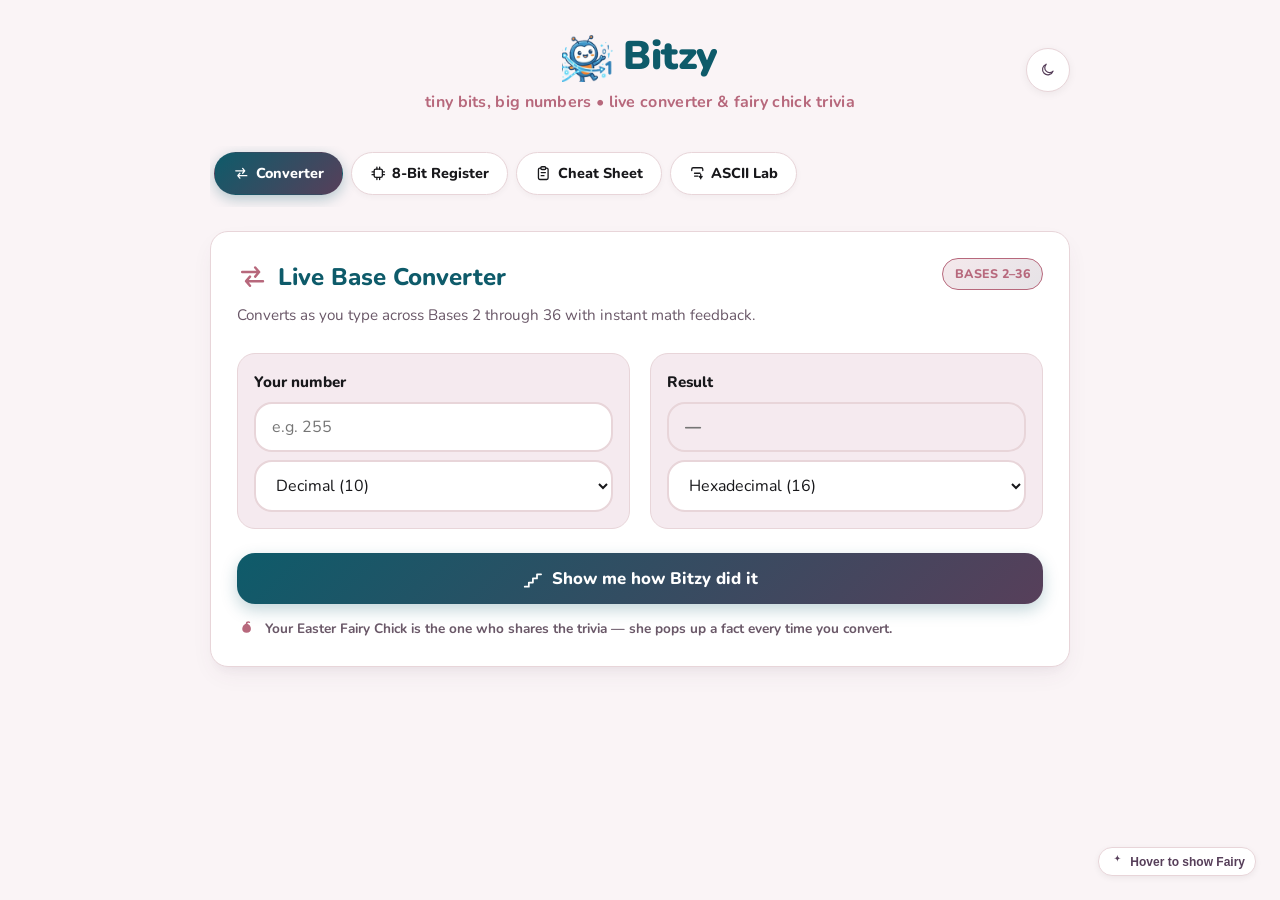
==== index.html @ d585950c "Make favicon.png the system-wide Bitzy logo - Use assets/favicon.png (128x128 mascot, transparent) f" ====
<!DOCTYPE html>
<html lang="en">

<head>
    <meta charset="UTF-8">
    <meta name="viewport" content="width=device-width, initial-scale=1.0">
    <title>Bitzy - Live Base Converter &amp; Number System Bestie</title>
    <!-- Google Font: Nunito -->
    <link rel="preconnect" href="https://fonts.googleapis.com">
    <link rel="preconnect" href="https://fonts.gstatic.com" crossorigin>
    <link href="https://fonts.googleapis.com/css2?family=Nunito:wght@400;600;700;800;900&display=swap" rel="stylesheet">
    <link rel="icon" type="image/png" href="assets/favicon.png">
    <link rel="stylesheet" href="css/style.css">
</head>

<body>
    <div class="app-container">
        <!-- 1. HEADER -->
        <header class="header">
            <div class="header-spacer"></div>
            <div class="header-title">
                <a href="index.html" class="header-logo-link">
                    <h1>
                        <img src="assets/favicon.png" alt="" class="header-logo-img" aria-hidden="true">
                        <span>Bitzy</span>
                    </h1>
                </a>
                <p class="tagline">tiny bits, big numbers &bull; live converter &amp; fairy chick trivia</p>
            </div>
            <div class="header-actions">
                <button id="theme-toggle-btn" class="theme-btn" aria-label="Toggle dark mode">
                    <svg class="icon icon-moon" aria-hidden="true" focusable="false"><use href="#bz-moon"></use></svg>
                    <svg class="icon icon-sun" aria-hidden="true" focusable="false"><use href="#bz-sun"></use></svg>
                </button>
            </div>
        </header>

        <!-- MULTI-PATH NAVIGATION -->
        <nav class="student-nav" aria-label="Main Navigation">
            <a href="index.html" class="nav-pill active">
                <svg class="icon" aria-hidden="true" focusable="false"><use href="#bz-converter"></use></svg>
                <span>Converter</span>
            </a>
            <a href="register.html" class="nav-pill">
                <svg class="icon" aria-hidden="true" focusable="false"><use href="#bz-chip"></use></svg>
                <span>8-Bit Register</span>
            </a>
            <a href="cheatsheet.html" class="nav-pill">
                <svg class="icon" aria-hidden="true" focusable="false"><use href="#bz-clipboard"></use></svg>
                <span>Cheat Sheet</span>
            </a>
            <a href="ascii.html" class="nav-pill">
                <svg class="icon" aria-hidden="true" focusable="false"><use href="#bz-type"></use></svg>
                <span>ASCII Lab</span>
            </a>
        </nav>

        <!-- 2. CONVERTER SECTION -->
        <section id="converter-section" class="card">
            <div class="section-header-row">
                <div>
                    <h2>
                        <svg class="icon" aria-hidden="true" focusable="false"><use href="#bz-converter"></use></svg>
                        <span>Live Base Converter</span>
                    </h2>
                    <p class="section-subtitle">Converts as you type across Bases 2 through 36 with instant math feedback.</p>
                </div>
                <span class="badge-student-good">Bases 2&ndash;36</span>
            </div>

            <div class="converter-panes">
                <!-- Input Pane -->
                <div class="pane input-pane">
                    <label for="input-value">Your number</label>
                    <input type="text" id="input-value" placeholder="e.g. 255" autocomplete="off">

                    <select id="input-base">
                        <option value="2">Binary (2)</option>
                        <option value="8">Octal (8)</option>
                        <option value="10" selected>Decimal (10)</option>
                        <option value="16">Hexadecimal (16)</option>
                    </select>
                </div>

                <!-- Output Pane -->
                <div class="pane output-pane">
                    <label for="output-value">Result</label>
                    <input type="text" id="output-value" placeholder="&mdash;" readonly>

                    <select id="output-base">
                        <option value="2">Binary (2)</option>
                        <option value="8">Octal (8)</option>
                        <option value="10">Decimal (10)</option>
                        <option value="16" selected>Hexadecimal (16)</option>
                    </select>
                </div>
            </div>

            <button type="button" id="show-steps-btn" class="btn-secondary">
                <svg class="icon" aria-hidden="true" focusable="false"><use href="#bz-steps"></use></svg>
                <span>Show me how Bitzy did it</span>
            </button>

            <p class="section-hint">
                <svg class="icon" aria-hidden="true" focusable="false"><use href="#bz-chick"></use></svg>
                <span>Your Easter Fairy Chick is the one who shares the trivia &mdash; she pops up a fact every time you convert.</span>
            </p>

            <div id="steps-panel" class="steps-panel hidden">
                <!-- Rendered by app.js -->
            </div>
        </section>
    </div>

    <!-- Scripts -->
    <script src="js/icons.js"></script>
    <script src="js/feedback.js"></script>
    <script src="js/converter.js"></script>
    <script src="js/trivia.js"></script>
    <script src="js/app.js"></script>
    <script src="js/fairy.js"></script>
</body>

</html>
---- css/style.css ----
/* ==========================================================
   BITZY - TWILIGHT SUNSET PALETTE & DESIGN SYSTEM
   Palette Source:
   - Night Charcoal:       #18181B / #141318
   - Deep Oceanic Teal:   #0E5B6A / #1EA9C0 (dark)
   - Dusk Plum / Purple:   #573F5A / #9E77A3 (dark)
   - Muted Mauve Slate:    #81697E / #9B8298 (dark)
   - Twilight Sunset Rose: #B7687C / #E6849B (dark)
   - Soft Dawn Blush Pink: #F4C7CB / #FAF0F2 (dark)
   ========================================================== */

:root {
    --palette-night: #18181B;
    --palette-teal: #0E5B6A;
    --palette-teal-hover: #136F82;
    --palette-plum: #573F5A;
    --palette-mauve: #81697E;
    --palette-rose: #B7687C;
    --palette-rose-hover: #C7758B;
    --palette-blush: #F4C7CB;
    --palette-blush-light: #FDF5F6;

    /* Theme Tokens (Light Mode) */
    --bg-color: #FAF4F6;
    --primary: #0E5B6A;
    --primary-hover: #136F82;
    --secondary: #573F5A;
    --accent: #B7687C;
    --accent-hover: #C7758B;
    --highlight: #B7687C;
    --mauve: #81697E;
    --text-color: #18181B;
    --text-muted: #6A5868;
    --white: #FFFFFF;
    --input-border: #E8D5D9;
    --input-bg: #FFFFFF;
    --steps-bg: #F5EAEF;
    --trivia-bg: #FDF1F4;
    --border-radius: 18px;
    --box-shadow: 0 10px 25px -5px rgba(87, 63, 90, 0.08), 0 8px 10px -6px rgba(87, 63, 90, 0.05);
}

[data-theme="dark"] {
    --bg-color: #141318;
    --primary: #1EA9C0;
    --primary-hover: #29BDD6;
    --secondary: #9E77A3;
    --accent: #E6849B;
    --accent-hover: #F293A9;
    --highlight: #E6849B;
    --mauve: #9B8298;
    --text-color: #FAF0F2;
    --text-muted: #B3A2AF;
    --white: #201D27;
    --input-border: #3C3345;
    --input-bg: #181520;
    --steps-bg: #2A2433;
    --trivia-bg: #2E222D;
    --box-shadow: 0 12px 30px -5px rgba(0, 0, 0, 0.6), 0 8px 12px -6px rgba(0, 0, 0, 0.5);
}

* {
    box-sizing: border-box;
    margin: 0;
    padding: 0;
    -webkit-tap-highlight-color: transparent !important;
}

*:focus:not(:focus-visible) {
    outline: none !important;
    box-shadow: none;
}

button, input, select, a {
    -webkit-tap-highlight-color: transparent !important;
}

button:focus:not(:focus-visible) {
    outline: none !important;
    box-shadow: none;
}

body {
    font-family: 'Nunito', sans-serif;
    background-color: var(--bg-color);
    color: var(--text-color);
    line-height: 1.6;
    padding: 24px;
    transition: background-color 0.3s ease, color 0.3s ease;
    min-height: 100vh;
    -webkit-tap-highlight-color: transparent;
}

.app-container {
    max-width: 860px;
    margin: 0 auto;
    display: flex;
    flex-direction: column;
    gap: 24px;
}

/* ==========================================================
   HEADER & TOP NAVIGATION
   ========================================================== */
.header {
    display: flex;
    justify-content: space-between;
    align-items: center;
    padding-bottom: 6px;
}

.header-spacer, .header-actions {
    flex: 1;
}

.header-actions {
    display: flex;
    justify-content: flex-end;
}

.header-title {
    flex: 3;
    text-align: center;
}

.header-logo-link {
    text-decoration: none;
    display: inline-block;
}

.theme-btn {
    background: var(--white);
    border: 1.5px solid var(--input-border);
    cursor: pointer;
    border-radius: 50%;
    width: 44px;
    height: 44px;
    box-shadow: 0 2px 8px rgba(0,0,0,0.06);
    transition: transform 0.2s, background-color 0.3s, border-color 0.2s;
    display: flex;
    align-items: center;
    justify-content: center;
    color: var(--secondary);
}

.theme-btn:hover {
    transform: scale(1.1);
    border-color: var(--primary);
    color: var(--primary);
}

/* Theme icon swap (pure CSS, driven by data-theme) */
.theme-btn .icon-sun {
    display: none;
}

[data-theme="dark"] .theme-btn .icon-moon {
    display: none;
}

[data-theme="dark"] .theme-btn .icon-sun {
    display: block;
}

/* Typography */
h1 {
    font-size: 2.5rem;
    font-weight: 900;
    text-align: center;
    color: var(--primary);
    margin-bottom: 2px;
    letter-spacing: -0.5px;
    display: flex;
    align-items: center;
    justify-content: center;
    gap: 10px;
}

h2 {
    font-size: 1.5rem;
    font-weight: 800;
    margin-bottom: 14px;
    color: var(--primary);
    display: flex;
    align-items: center;
    gap: 10px;
}

h2 .icon {
    width: 1.3em;
    height: 1.3em;
    color: var(--accent);
}

.tagline {
    text-align: center;
    font-size: 1rem;
    font-weight: 700;
    color: var(--highlight);
    letter-spacing: 0.3px;
}

/* ==========================================================
   MULTI-PATH NAVIGATION BAR
   ========================================================== */
.student-nav {
    display: flex;
    gap: 8px;
    overflow-x: auto;
    padding: 6px 4px 12px 4px;
    scrollbar-width: thin;
    -webkit-overflow-scrolling: touch;
}

.nav-pill {
    background: var(--white);
    color: var(--text-color);
    padding: 9px 18px;
    border-radius: 22px;
    text-decoration: none;
    font-size: 0.9rem;
    font-weight: 800;
    white-space: nowrap;
    box-shadow: 0 2px 6px rgba(0,0,0,0.04);
    border: 1.5px solid var(--input-border);
    transition: all 0.2s cubic-bezier(0.4, 0, 0.2, 1);
    display: flex;
    align-items: center;
    gap: 6px;
}

.nav-pill:hover {
    transform: translateY(-2px);
    border-color: var(--primary);
    color: var(--primary);
    box-shadow: 0 6px 14px rgba(14, 91, 106, 0.15);
}

.nav-pill.active {
    background: linear-gradient(135deg, var(--palette-teal), var(--palette-plum));
    color: #FFFFFF;
    border-color: transparent;
    box-shadow: 0 4px 14px rgba(14, 91, 106, 0.3);
}

/* ==========================================================
   CARDS & SECTIONS
   ========================================================== */
.card {
    background-color: var(--white);
    border-radius: var(--border-radius);
    padding: 26px;
    box-shadow: var(--box-shadow);
    border: 1px solid var(--input-border);
    transition: background-color 0.3s ease, box-shadow 0.3s ease, transform 0.2s ease, border-color 0.3s ease;
}

.card:hover {
    box-shadow: 0 14px 28px rgba(87, 63, 90, 0.1);
}

[data-theme="dark"] .card:hover {
    box-shadow: 0 14px 28px rgba(0,0,0,0.5);
}

.section-header-row {
    display: flex;
    justify-content: space-between;
    align-items: flex-start;
    gap: 12px;
    margin-bottom: 12px;
}

    .section-subtitle {
        font-size: 0.95rem;
        color: var(--text-muted);
        margin-top: -6px;
        margin-bottom: 14px;
        line-height: 1.5;
    }

    .section-header-actions {
        display: flex;
        align-items: center;
        gap: 8px;
        flex-shrink: 0;
    }

.badge-student-good {
    background: linear-gradient(135deg, rgba(183, 104, 124, 0.15), rgba(87, 63, 90, 0.15));
    border: 1px solid var(--accent);
    color: var(--accent);
    padding: 5px 12px;
    border-radius: 20px;
    font-size: 0.78rem;
    font-weight: 800;
    white-space: nowrap;
    letter-spacing: 0.3px;
    text-transform: uppercase;
    display: inline-flex;
    align-items: center;
    gap: 6px;
}

.badge-student-good .icon {
    width: 1em;
    height: 1em;
}

/* ==========================================================
   INLINE SVG ICON SYSTEM
   ========================================================== */
.icon {
    width: 1.15em;
    height: 1.15em;
    flex-shrink: 0;
    vertical-align: -0.18em;
    fill: none;
}

.header-logo-img {
    height: 3.2rem;
    width: auto;
    max-width: 100%;
    display: block;
}

.bz-sprite {
    position: absolute;
    width: 0;
    height: 0;
    overflow: hidden;
}

/* ==========================================================
   CONVERTER SECTION
   ========================================================== */
.converter-panes {
    display: flex;
    gap: 20px;
    margin-bottom: 24px;
}

.pane {
    flex: 1;
    display: flex;
    flex-direction: column;
    gap: 8px;
}

.input-pane,
.output-pane {
    background: var(--steps-bg);
    border: 1.5px solid var(--input-border);
    border-radius: var(--border-radius);
    padding: 16px;
}

.output-pane input {
    font-weight: 900;
    font-size: 1.15rem;
    color: var(--primary);
    letter-spacing: 0.04em;
}

label {
    font-weight: 800;
    font-size: 0.95rem;
    color: var(--text-color);
}

input[type="text"],
input[type="number"],
select {
    background-color: var(--input-bg);
    min-height: 48px;
    padding: 12px 16px;
    border: 2px solid var(--input-border);
    border-radius: var(--border-radius);
    font-family: 'Nunito', sans-serif;
    font-size: 1rem;
    color: var(--text-color);
    outline: none;
    transition: border-color 0.2s ease, box-shadow 0.2s ease, background-color 0.3s ease;
}

input[type="text"]:focus,
input[type="number"]:focus,
select:focus {
    border-color: var(--primary);
    box-shadow: 0 0 0 3px rgba(14, 91, 106, 0.18);
}

input[readonly] {
    background-color: var(--steps-bg);
    color: var(--text-color);
    cursor: default;
}

.error-border {
    border-color: var(--accent) !important;
    animation: shakeInput 0.3s ease-in-out;
}

@keyframes shakeInput {
    0%, 100% { transform: translateX(0); }
    25% { transform: translateX(-4px); }
    75% { transform: translateX(4px); }
}

.btn-secondary {
    display: inline-flex;
    align-items: center;
    justify-content: center;
    gap: 9px;
    width: 100%;
    background: linear-gradient(135deg, var(--palette-teal), var(--palette-plum));
    color: #FFFFFF;
    font-weight: 800;
    font-size: 1.05rem;
    border: none;
    border-radius: var(--border-radius);
    padding: 14px 20px;
    min-height: 48px;
    cursor: pointer;
    transition: transform 0.2s ease, box-shadow 0.2s ease, filter 0.2s ease;
    font-family: 'Nunito', sans-serif;
    box-shadow: 0 6px 16px rgba(14, 91, 106, 0.25);
    text-align: center;
    text-decoration: none;
}

.btn-secondary .icon {
    width: 1.3em;
    height: 1.3em;
}

.btn-secondary:hover {
    transform: translateY(-2px);
    box-shadow: 0 10px 20px rgba(14, 91, 106, 0.35);
    filter: brightness(1.08);
}

.btn-outline {
    display: inline-block;
    background: transparent;
    border: 2px solid var(--input-border);
    color: var(--text-color);
    font-weight: 800;
    font-size: 1rem;
    padding: 12px 20px;
    border-radius: var(--border-radius);
    cursor: pointer;
    transition: all 0.2s ease;
    text-decoration: none;
    font-family: 'Nunito', sans-serif;
    text-align: center;
}

.btn-outline:hover {
    border-color: var(--primary);
    color: var(--primary);
    transform: translateY(-2px);
}

.steps-panel {
    margin-top: 24px;
    background-color: var(--steps-bg);
    border-left: 5px solid var(--primary);
    padding: 22px;
    border-radius: 0 var(--border-radius) var(--border-radius) 0;
    animation: fadeInDown 0.3s ease-out forwards;
}

@keyframes fadeInDown {
    from { opacity: 0; transform: translateY(-10px); }
    to { opacity: 1; transform: translateY(0); }
}

.hidden {
    display: none !important;
}

.steps-panel h3 {
    color: var(--primary);
    margin-bottom: 16px;
    font-size: 1.15rem;
    font-weight: 900;
}

.step-block {
    margin-bottom: 18px;
    background: var(--white);
    padding: 14px 18px;
    border-radius: 12px;
    border: 1px solid var(--input-border);
}

.step-title {
    font-weight: 800;
    color: var(--secondary);
    margin-bottom: 6px;
    font-size: 0.95rem;
}

.step-line {
    font-family: monospace;
    font-size: 0.95rem;
    color: var(--text-color);
    line-height: 1.6;
}

/* Section Hint (points the student at the Fairy Chick) */
.section-hint {
    display: flex;
    align-items: center;
    gap: 9px;
    margin-top: 14px;
    font-size: 0.85rem;
    font-weight: 700;
    color: var(--text-muted);
}

.section-hint .icon {
    width: 1.2rem;
    height: 1.2rem;
    flex-shrink: 0;
    color: var(--accent);
}

/* ==========================================================
   TOAST NOTIFICATIONS
   ========================================================== */
.toast-host {
    position: fixed;
    left: 50%;
    top: 18px;
    transform: translateX(-50%);
    z-index: 10000;
    display: flex;
    flex-direction: column;
    align-items: center;
    gap: 8px;
    pointer-events: none;
    width: max-content;
    max-width: 100%;
}

.toast {
    display: flex;
    align-items: center;
    gap: 10px;
    background: var(--white);
    border: 1.5px solid var(--input-border);
    border-left: 4px solid var(--primary);
    border-radius: 14px;
    padding: 12px 20px;
    box-shadow: 0 10px 26px rgba(0, 0, 0, 0.16);
    font-weight: 700;
    font-size: 0.92rem;
    color: var(--text-color);
    opacity: 0;
    transform: translateY(-16px);
    transition: opacity 0.25s ease, transform 0.25s ease;
    max-width: min(90vw, 420px);
}

.toast-visible {
    opacity: 1;
    transform: translateY(0);
}

.toast-icon {
    width: 1.25rem;
    height: 1.25rem;
    flex-shrink: 0;
    color: var(--primary);
}

.toast-text {
    flex: 1;
    min-width: 0;
    line-height: 1.4;
}

.toast-error { border-left-color: var(--accent); }
.toast-error .toast-icon { color: var(--accent); }
.toast-warn { border-left-color: var(--palette-rose); }
.toast-warn .toast-icon { color: var(--palette-rose); }
.toast-hint { border-left-color: var(--mauve); }
.toast-hint .toast-icon { color: var(--mauve); }
.toast-celebrate { border-left-color: var(--palette-rose); }
.toast-celebrate .toast-icon { color: var(--palette-rose); }

@keyframes fadeIn {
    from { opacity: 0; }
    to { opacity: 1; }
}

/* ==========================================================
   8-BIT REGISTER PLAYGROUND
   ========================================================== */
.reg-bitstrip {
    background: var(--steps-bg);
    border: 1px solid var(--input-border);
    border-radius: 16px;
    padding: 14px 16px 12px;
}

.reg-nibble-heads {
    display: grid;
    grid-template-columns: repeat(8, 1fr);
    gap: 10px;
    margin-bottom: 10px;
}

.reg-nibble-head {
    font-size: 0.72rem;
    font-weight: 800;
    color: var(--text-muted);
    text-transform: uppercase;
    letter-spacing: 0.6px;
    text-align: center;
    white-space: nowrap;
}

.reg-nibble-head:first-child {
    grid-column: 1 / 5;
}

.reg-nibble-head:last-child {
    grid-column: 5 / 9;
}

.reg-bits {
    display: grid;
    grid-template-columns: repeat(8, 1fr);
    gap: 10px;
}

.bit-col {
    position: relative;
    display: flex;
    flex-direction: column;
    align-items: center;
    gap: 5px;
}

/* Hairline marking the 4-bit nibble boundary between b4 and b3. */
.bit-col:nth-child(4)::after {
    content: '';
    position: absolute;
    right: -5px;
    top: 4px;
    bottom: 4px;
    width: 1px;
    background: var(--input-border);
}

.bit-weight {
    font-size: 0.74rem;
    font-weight: 700;
    color: var(--text-muted);
    font-family: monospace;
}

.bit-btn {
    width: 100%;
    max-width: 46px;
    height: 52px;
    border-radius: 12px;
    font-size: 1.5rem;
    font-weight: 900;
    border: 2px solid var(--input-border);
    background: var(--input-bg);
    color: var(--text-muted);
    cursor: pointer;
    transition: background 0.15s ease, color 0.15s ease, border-color 0.15s ease, box-shadow 0.15s ease, transform 0.1s ease;
    font-family: 'Nunito', monospace;
    display: flex;
    align-items: center;
    justify-content: center;
    user-select: none;
    -webkit-user-select: none;
    -webkit-tap-highlight-color: transparent !important;
    outline: none !important;
}

.bit-btn:hover {
    border-color: var(--accent);
    color: var(--accent);
    transform: translateY(-2px);
}

.bit-btn:focus,
.bit-btn:active {
    outline: none !important;
    box-shadow: none !important;
}

.bit-btn.bit-active {
    background: linear-gradient(135deg, var(--palette-teal), var(--palette-plum));
    color: #FFFFFF;
    border-color: var(--palette-teal);
    box-shadow: 0 4px 12px rgba(14, 91, 106, 0.3);
    transform: translateY(-2px);
}

.bit-index {
    font-size: 0.72rem;
    color: var(--text-muted);
    font-weight: 700;
    font-family: monospace;
}

.reg-sum {
    display: flex;
    align-items: center;
    justify-content: center;
    gap: 10px;
    margin-top: 12px;
    padding-top: 10px;
    border-top: 1px solid var(--input-border);
    font-family: monospace;
    font-size: 1rem;
    overflow-x: auto;
}

.reg-sum-label {
    font-weight: 800;
    color: var(--primary);
    font-size: 0.78rem;
    text-transform: uppercase;
    letter-spacing: 0.6px;
    white-space: nowrap;
}

.equation-formula {
    color: var(--text-color);
    white-space: nowrap;
}

/* --- Live readouts --- */
.reg-readouts {
    display: grid;
    grid-template-columns: repeat(auto-fit, minmax(132px, 1fr));
    gap: 1px;
    margin-top: 14px;
    background: var(--input-border);
    border: 1px solid var(--input-border);
    border-radius: 14px;
    overflow: hidden;
}

.reg-readout {
    background: var(--steps-bg);
    padding: 11px 14px;
    display: flex;
    flex-direction: column;
    gap: 3px;
    min-width: 0;
}

.metric-title {
    font-size: 0.7rem;
    font-weight: 800;
    color: var(--text-muted);
    text-transform: uppercase;
    letter-spacing: 0.6px;
}

.metric-val {
    font-size: 1.4rem;
    font-weight: 900;
    color: var(--primary);
    font-family: monospace;
    line-height: 1.25;
}

.metric-val-text {
    font-size: 0.95rem;
    font-weight: 800;
    overflow: hidden;
    text-overflow: ellipsis;
    white-space: nowrap;
}

.sign-badge {
    font-size: 0.68rem;
    padding: 2px 7px;
    border-radius: 12px;
    font-weight: 800;
    white-space: nowrap;
    align-self: flex-start;
}

.badge-positive {
    background: rgba(14, 91, 106, 0.15);
    color: var(--primary);
}

.badge-negative {
    background: rgba(183, 104, 124, 0.2);
    color: var(--accent);
}

.nibble-breakdown {
    display: flex;
    gap: 8px;
    font-size: 0.7rem;
    color: var(--text-muted);
}

.nibble-breakdown code {
    font-size: inherit;
}

/* --- Action rail --- */
.reg-actions-bar {
    display: flex;
    align-items: center;
    gap: 8px;
    margin-top: 14px;
}

.reg-tool-btn {
    display: inline-flex;
    align-items: center;
    justify-content: center;
    width: 38px;
    height: 38px;
    padding: 0;
    border-radius: 10px;
    background: var(--input-bg);
    border: 1.5px solid var(--input-border);
    color: var(--mauve);
    cursor: pointer;
    transition: border-color 0.15s ease, color 0.15s ease, transform 0.15s ease;
}

.reg-tool-btn .icon {
    width: 1.1rem;
    height: 1.1rem;
}

.reg-tool-btn:hover {
    border-color: var(--primary);
    color: var(--primary);
    transform: translateY(-2px);
}

.reg-actions-bar .btn-primary-action {
    margin-left: auto;
}

.btn-primary-action {
    background: linear-gradient(135deg, var(--palette-teal), var(--palette-plum));
    color: #FFFFFF;
    border: none;
    padding: 9px 18px;
    border-radius: 10px;
    font-weight: 800;
    font-size: 0.88rem;
    cursor: pointer;
    transition: all 0.2s;
    box-shadow: 0 4px 10px rgba(183, 104, 124, 0.25);
    font-family: 'Nunito', sans-serif;
    text-decoration: none;
    display: inline-flex;
    align-items: center;
    gap: 7px;
    white-space: nowrap;
}

.btn-primary-action .icon {
    width: 1.05em;
    height: 1.05em;
}

.btn-primary-action:hover {
    transform: translateY(-2px);
    box-shadow: 0 6px 14px rgba(183, 104, 124, 0.35);
}

/* ==========================================================
   STUDENT EXAM CHEAT SHEET
   ========================================================== */
.cs-tabs-header {
    display: inline-flex;
    gap: 2px;
    max-width: 100%;
    margin-bottom: 16px;
    padding: 4px;
    background: var(--steps-bg);
    border-radius: 12px;
    overflow-x: auto;
    scrollbar-width: none;
}

.cs-tabs-header::-webkit-scrollbar {
    display: none;
}

.cs-tab-pane {
    animation: fadeIn 0.25s ease-in-out;
}

.cs-tab-btn {
    background: transparent;
    border: none;
    font-size: 0.88rem;
    font-weight: 700;
    color: var(--text-muted);
    padding: 7px 14px;
    border-radius: 9px;
    cursor: pointer;
    transition: background 0.18s, color 0.18s, box-shadow 0.18s;
    white-space: nowrap;
    font-family: 'Nunito', sans-serif;
    display: inline-flex;
    align-items: center;
    gap: 6px;
}

.cs-tab-btn .icon {
    width: 1em;
    height: 1em;
}

.cs-tab-btn:hover {
    color: var(--primary);
}

.cs-tab-btn.active {
    background: var(--white);
    color: var(--primary);
    font-weight: 800;
    box-shadow: 0 1px 3px rgba(0, 0, 0, 0.08);
}

.powers-search-row {
    position: relative;
    display: flex;
    align-items: center;
    margin-bottom: 12px;
}

.powers-search-row .search-icon {
    position: absolute;
    left: 14px;
    width: 1.15rem;
    height: 1.15rem;
    color: var(--text-muted);
    pointer-events: none;
}

.powers-search-row input {
    width: 100%;
    padding: 10px 16px 10px 42px;
    border: 1.5px solid var(--input-border);
    border-radius: 10px;
    font-size: 0.92rem;
    background: var(--input-bg);
    color: var(--text-color);
    font-family: 'Nunito', sans-serif;
}

.powers-search-row input::placeholder {
    color: var(--text-muted);
    opacity: 0.75;
}

.powers-search-row input:focus {
    outline: none;
    border-color: var(--primary);
}

.table-responsive {
    overflow-x: auto;
    border-radius: 12px;
    border: 1px solid var(--input-border);
}

.cs-table {
    width: 100%;
    border-collapse: collapse;
    text-align: left;
    background: var(--white);
}

.cs-table th {
    background: var(--steps-bg);
    padding: 9px 14px;
    font-size: 0.72rem;
    font-weight: 800;
    color: var(--primary);
    text-transform: uppercase;
    letter-spacing: 0.5px;
    border-bottom: 1px solid var(--input-border);
    white-space: nowrap;
}

.cs-table td {
    padding: 8px 14px;
    border-bottom: 1px solid var(--input-border);
    font-size: 0.88rem;
    vertical-align: middle;
}

.cs-table tbody tr:last-child td {
    border-bottom: none;
}

.cs-table tr:hover td {
    background: rgba(14, 91, 106, 0.04);
}

.copy-note {
    display: inline-flex;
    align-items: center;
    max-width: 100%;
    padding: 4px 9px;
    border: 1px solid transparent;
    border-radius: 8px;
    background: var(--steps-bg);
    color: var(--text-muted);
    font-family: 'Nunito', sans-serif;
    font-size: 0.83rem;
    font-weight: 600;
    line-height: 1.45;
    text-align: left;
    cursor: pointer;
    transition: background 0.18s, color 0.18s, border-color 0.18s;
}

.copy-note:hover,
.copy-note:focus-visible {
    background: var(--white);
    border-color: var(--primary);
    color: var(--primary);
}

.table-empty {
    text-align: center;
    padding: 22px;
    color: var(--text-muted);
    font-weight: 700;
}

.table-empty .icon {
    width: 1.3rem;
    height: 1.3rem;
    margin-right: 8px;
    color: var(--mauve);
    vertical-align: -0.25em;
}

.tab-helper-text {
    font-size: 0.88rem;
    color: var(--text-muted);
    margin-bottom: 12px;
}

.nibble-grid {
    display: grid;
    grid-template-columns: repeat(8, minmax(0, 1fr));
    gap: 8px;
}

.nibble-card {
    display: flex;
    flex-direction: column;
    align-items: center;
    gap: 1px;
    background: var(--steps-bg);
    border: 1px solid var(--input-border);
    border-radius: 12px;
    padding: 9px 4px;
    cursor: pointer;
    font-family: 'Nunito', sans-serif;
    transition: border-color 0.18s, background 0.18s, color 0.18s;
}

.nibble-card:hover {
    border-color: var(--primary);
    background: var(--white);
}

.nibble-hex {
    font-size: 1.3rem;
    font-weight: 900;
    color: var(--primary);
    line-height: 1.15;
}

.nibble-bin {
    font-family: monospace;
    font-size: 0.8rem;
    font-weight: 700;
    color: var(--text-muted);
    letter-spacing: 0.5px;
}

.nibble-card:hover .nibble-bin {
    color: var(--text-color);
}

.hacks-list {
    border: 1px solid var(--input-border);
    border-radius: 14px;
    overflow: hidden;
}

.hack-item {
    padding: 15px 18px;
    border-bottom: 1px solid var(--input-border);
}

.hack-item:last-child {
    border-bottom: none;
}

.hack-item-head {
    display: flex;
    align-items: center;
    gap: 10px;
    margin-bottom: 7px;
}

.hack-index {
    width: 22px;
    height: 22px;
    flex-shrink: 0;
    display: inline-flex;
    align-items: center;
    justify-content: center;
    border-radius: 50%;
    background: var(--primary);
    color: var(--white);
    font-size: 0.76rem;
    font-weight: 800;
}

.hack-item-title {
    margin: 0;
    font-size: 0.98rem;
    font-weight: 800;
    color: var(--text-color);
}

.hack-lead {
    margin: 0 0 6px;
    font-size: 0.88rem;
    color: var(--text-muted);
}

.hack-steps {
    margin: 0;
    padding-left: 19px;
    font-size: 0.88rem;
    line-height: 1.75;
    color: var(--text-color);
}

.hack-steps li::marker {
    color: var(--primary);
    font-weight: 800;
}

.hack-card {
    background: var(--steps-bg);
    border-left: 4px solid var(--primary);
    border-radius: 12px;
    padding: 16px;
    font-size: 0.95rem;
    line-height: 1.6;
    border: 1px solid var(--input-border);
    border-left-width: 4px;
}

.hack-title {
    font-size: 1.05rem;
    font-weight: 800;
    color: var(--primary);
    margin-bottom: 8px;
    display: flex;
    align-items: center;
    gap: 9px;
}

.hack-title .icon {
    width: 1.2em;
    height: 1.2em;
    color: var(--accent);
    flex-shrink: 0;
}

.hack-card ol, .hack-card ul {
    margin-left: 20px;
    margin-top: 6px;
}

    .hack-card li {
        margin-bottom: 4px;
    }

    /* ==========================================================
       ROTATING CONCEPT CAROUSEL (one card at a time)
       ========================================================== */
    .hack-carousel {
        position: relative;
    }

    .hack-carousel-viewport {
        overflow: hidden;
        border-radius: 14px;
        transition: height 0.35s ease;
    }

    .hack-carousel-track {
        display: flex;
        align-items: flex-start;
        transition: transform 0.45s cubic-bezier(0.4, 0, 0.2, 1);
        will-change: transform;
    }

    .hack-slide {
        flex: 0 0 100%;
        min-width: 100%;
    }

    .hack-carousel-controls {
        display: flex;
        align-items: center;
        justify-content: center;
        gap: 12px;
        margin-top: 16px;
    }

    .hack-nav-btn,
    .hack-play-btn {
        display: inline-flex;
        align-items: center;
        justify-content: center;
        width: 36px;
        height: 36px;
        padding: 0;
        border-radius: 50%;
        background: var(--white);
        border: 1.5px solid var(--input-border);
        color: var(--text-muted);
        cursor: pointer;
        transition: transform 0.15s ease, border-color 0.15s ease, color 0.15s ease;
    }

    .hack-nav-btn .icon,
    .hack-play-btn .icon {
        width: 1.15rem;
        height: 1.15rem;
    }

    .hack-nav-btn:hover,
    .hack-play-btn:hover {
        border-color: var(--primary);
        color: var(--primary);
        transform: translateY(-1px);
    }

    /* The play/pause toggle lives beside the section badge, so it is a touch smaller.
       Its colour matches the "How Computer Registers Work" heading (var(--primary)). */
    .section-header-actions .hack-play-btn {
        width: 30px;
        height: 30px;
        color: var(--primary);
        border-color: var(--primary);
        background: var(--white);
        background: color-mix(in srgb, var(--primary) 12%, var(--white));
    }

    .section-header-actions .hack-play-btn .icon {
        width: 0.95rem;
        height: 0.95rem;
    }

    .section-header-actions .hack-play-btn:hover {
        background: var(--primary);
        border-color: var(--primary);
        color: var(--white);
    }

    /* Paused state: solid fill so the toggle reads as "stopped, click to resume". */
    .section-header-actions .hack-play-btn[aria-pressed="true"] {
        background: var(--primary);
        border-color: var(--primary);
        color: var(--white);
    }

    .hack-dots {
        display: flex;
        align-items: center;
        gap: 8px;
    }

    .hack-dot {
        width: 9px;
        height: 9px;
        padding: 0;
        border: none;
        border-radius: 6px;
        background: var(--input-border);
        cursor: pointer;
        transition: background 0.2s ease, width 0.2s ease;
    }

    .hack-dot:hover {
        background: var(--text-muted);
    }

    .hack-dot.active {
        width: 24px;
        background: var(--primary);
    }

    @media (prefers-reduced-motion: reduce) {
        .hack-carousel-viewport,
        .hack-carousel-track {
            transition: none;
        }
    }

/* ==========================================================
   ASCII CHARACTER LAB
   ========================================================== */
.ascii-container {
    display: flex;
    flex-direction: column;
    gap: 20px;
}

.ascii-readouts {
    background-color: var(--steps-bg);
    padding: 14px 20px;
    border-radius: var(--border-radius);
    border: 1px solid var(--input-border);
    text-align: center;
    font-family: monospace;
    font-size: 1.05rem;
    font-weight: 700;
}

.ascii-examples {
    display: flex;
    flex-direction: column;
    gap: 10px;
}

.ascii-examples-label {
    font-weight: 700;
    color: var(--text-muted);
    margin: 0;
}

.ascii-chips {
    display: flex;
    flex-wrap: wrap;
    gap: 8px;
}

.ascii-chip {
    background: var(--input-bg);
    border: 1.5px solid var(--input-border);
    padding: 6px 14px;
    border-radius: 12px;
    cursor: pointer;
    font-weight: 700;
    font-size: 0.9rem;
    color: var(--text-color);
    transition: all 0.2s ease;
    font-family: 'Nunito', sans-serif;
}

.ascii-chip:hover {
    border-color: var(--primary);
    color: var(--primary);
    transform: translateY(-2px);
    box-shadow: 0 4px 8px rgba(14, 91, 106, 0.15);
}

/* ==========================================================
   RESPONSIVE DESIGN
   ========================================================== */
@media (max-width: 650px) {
    body {
        padding: 14px;
    }
    .header {
        flex-direction: column;
        gap: 12px;
    }
    .header-actions {
        position: absolute;
        top: 14px;
        right: 14px;
    }
    .header-logo-img {
        height: 2.6rem;
    }
    .converter-panes {
        flex-direction: column;
    }
    .reg-bits {
        grid-template-columns: repeat(4, 1fr);
        gap: 5px 6px;
        row-gap: 20px;
    }
    .reg-nibble-heads {
        grid-template-columns: repeat(4, 1fr);
        gap: 5px 6px;
    }
    .reg-nibble-head:first-child {
        grid-column: 1 / 3;
    }
    .reg-nibble-head:last-child {
        grid-column: 3 / 5;
    }
    .bit-col:nth-child(4)::after {
        display: none;
    }
    .reg-nibble-head {
        font-size: 0.66rem;
        letter-spacing: 0.2px;
    }
    .bit-btn {
        height: 50px;
        font-size: 1.4rem;
    }
    .bit-weight,
    .bit-index {
        font-size: 0.7rem;
    }
    .reg-readouts {
        grid-template-columns: repeat(2, 1fr);
    }
    .reg-actions-bar {
        flex-wrap: wrap;
    }
    .reg-actions-bar .btn-primary-action {
        margin-left: 0;
    }
    .section-header-row {
        flex-wrap: wrap;
    }
    .badge-student-good,
    .section-header-actions {
        margin-left: auto;
    }
    .nibble-grid {
        grid-template-columns: repeat(4, minmax(0, 1fr));
    }
    .cs-tabs-header {
        display: grid;
        grid-template-columns: repeat(3, minmax(0, 1fr));
        width: 100%;
        overflow-x: visible;
    }
    .cs-tab-btn {
        justify-content: center;
        padding: 8px 6px;
        font-size: 0.78rem;
        gap: 0;
    }
    .cs-tab-btn .icon {
        display: none;
    }
    .hack-item {
        padding: 13px 14px;
    }
    .hack-steps {
        font-size: 0.85rem;
    }
}

/* ==========================================================
   FAIRY EASTER CHICK COMPANION
   ========================================================== */
.fairy-chick-container {
    position: fixed;
    bottom: 24px;
    right: 24px;
    z-index: 9999;
    display: flex;
    flex-direction: column;
    align-items: flex-end;
    gap: 8px;
    pointer-events: none;
    user-select: none;
}

.fairy-chick-container * {
    pointer-events: auto;
}

.fairy-avatar-wrap {
    width: 84px;
    height: 84px;
    border-radius: 50%;
    cursor: default;
    position: relative;
    display: flex;
    align-items: center;
    justify-content: center;
    animation: fairyFloat 3.2s ease-in-out infinite;
    transition: transform 0.25s cubic-bezier(0.34, 1.56, 0.64, 1);
    -webkit-tap-highlight-color: transparent !important;
}

.fairy-avatar-wrap:hover {
    transform: scale(1.12);
}

.fairy-aura {
    position: absolute;
    inset: -6px;
    border-radius: 50%;
    background: radial-gradient(circle, rgba(244, 199, 203, 0.8) 0%, rgba(183, 104, 124, 0.35) 60%, transparent 100%);
    animation: auraPulse 2.4s ease-in-out infinite alternate;
    z-index: 1;
    pointer-events: none;
}

.fairy-chick-img {
    width: 84px;
    height: 84px;
    border-radius: 50%;
    object-fit: cover;
    position: relative;
    z-index: 2;
    box-shadow: 0 8px 22px rgba(87, 63, 90, 0.28);
    border: 3px solid #FFFFFF;
}

[data-theme="dark"] .fairy-chick-img {
    border-color: var(--palette-plum);
    box-shadow: 0 8px 24px rgba(0, 0, 0, 0.6);
}

.fairy-wand-star {
    position: absolute;
    top: 4px;
    left: 4px;
    z-index: 3;
    animation: wandStarTwinkle 1.5s ease-in-out infinite alternate;
    pointer-events: none;
    color: #FFD36E;
}

.fairy-wand-star .icon {
    width: 1.25rem;
    height: 1.25rem;
}

.fairy-sparkles {
    position: absolute;
    inset: 0;
    pointer-events: none;
    z-index: 4;
}

@keyframes wandStarTwinkle {
    0% { transform: scale(0.9) rotate(0deg); filter: drop-shadow(0 0 2px #FFF); }
    100% { transform: scale(1.3) rotate(20deg); filter: drop-shadow(0 0 8px #FFD700); }
}

@keyframes fairyFloat {
    0%, 100% { transform: translateY(0); }
    50% { transform: translateY(-8px); }
}

@keyframes auraPulse {
    0% { transform: scale(0.95); opacity: 0.6; }
    100% { transform: scale(1.12); opacity: 1; }
}

.fairy-wobble {
    animation: fairyWobbleAnim 0.5s ease-out;
}

@keyframes fairyWobbleAnim {
    0% { transform: rotate(0deg) scale(1.15); }
    25% { transform: rotate(-12deg) scale(1.2); }
    50% { transform: rotate(12deg) scale(1.2); }
    75% { transform: rotate(-6deg) scale(1.15); }
    100% { transform: rotate(0deg) scale(1); }
}

/* Fairy Speech Bubble */
.fairy-bubble {
    background: var(--white);
    color: var(--text-color);
    border: 1.5px solid var(--accent);
    padding: 12px 18px 12px 16px;
    border-radius: 16px 16px 4px 16px;
    box-shadow: 0 8px 24px rgba(87, 63, 90, 0.15);
    max-width: 270px;
    font-size: 0.88rem;
    font-weight: 700;
    line-height: 1.5;
    position: relative;
    animation: fairyPopIn 0.25s cubic-bezier(0.34, 1.56, 0.64, 1);
    margin-right: 6px;
}

@keyframes fairyPopIn {
    from { opacity: 0; transform: scale(0.85) translateY(10px); }
    to { opacity: 1; transform: scale(1) translateY(0); }
}

/* The bubble is the app's only trivia surface */
.fairy-bubble-icon {
    display: inline-flex;
    align-items: center;
    vertical-align: -0.22em;
    margin-right: 7px;
}

.fairy-bubble-icon .icon {
    width: 1.15rem;
    height: 1.15rem;
    color: var(--accent);
}

.fairy-bubble[data-variant="trivia"] {
    background: var(--trivia-bg);
    border-color: rgba(183, 104, 124, 0.35);
    max-width: 300px;
    font-size: 0.9rem;
}

.fairy-bubble[data-variant="trivia"] .fairy-bubble-icon .icon {
    color: var(--palette-rose);
}

.fairy-bubble[data-variant="greeting"] {
    background: var(--trivia-bg);
}

.fairy-bubble-close {
    position: absolute;
    top: 4px;
    right: 8px;
    background: transparent;
    border: none;
    color: var(--text-muted);
    cursor: pointer;
    line-height: 1;
    display: flex;
    align-items: center;
    justify-content: center;
    padding: 2px;
    border-radius: 6px;
}

.fairy-bubble-close .icon {
    width: 1.05rem;
    height: 1.05rem;
}

.fairy-bubble-close:hover {
    color: var(--accent);
}

.fairy-toggle-btn {
    background: var(--white);
    border: 1px solid var(--input-border);
    border-radius: 14px;
    padding: 5px 10px;
    font-size: 0.75rem;
    font-weight: 800;
    color: var(--secondary);
    cursor: pointer;
    box-shadow: 0 2px 6px rgba(0,0,0,0.06);
    transition: all 0.2s ease;
    -webkit-tap-highlight-color: transparent !important;
    display: inline-flex;
    align-items: center;
    gap: 5px;
}

.fairy-toggle-btn .icon {
    width: 1.05rem;
    height: 1.05rem;
}

.fairy-toggle-btn:hover {
    border-color: var(--accent);
    color: var(--accent);
}

/* Floating Sparkle Particles */
.fairy-floating-sparkle {
    position: absolute;
    pointer-events: none;
    animation: sparkleFloatUp 1.2s ease-out forwards;
    z-index: 10;
    color: #FFD36E;
}

.fairy-floating-sparkle .icon {
    width: 1.15rem;
    height: 1.15rem;
}

@keyframes sparkleFloatUp {
    0% { transform: translateY(0) scale(0.5); opacity: 1; }
    50% { transform: translateY(-25px) scale(1.2); opacity: 0.9; }
    100% { transform: translateY(-50px) scale(0.8); opacity: 0; }
}

/* Minimized State */
.fairy-chick-container.minimized .fairy-avatar-wrap {
    display: none;
}
.fairy-chick-container.minimized .fairy-bubble {
    display: none;
}

/* Hover reveal: the chick and her bubble only appear while the Fairy is active */
.fairy-chick-container:not(.minimized):not(.fairy-active) .fairy-avatar-wrap,
.fairy-chick-container:not(.minimized):not(.fairy-active) .fairy-bubble {
    display: none;
}

/* Once the cursor hovers the Fairy, the "Hover to show Fairy" prompt hides */
.fairy-chick-container.fairy-active .fairy-toggle-hint {
    display: none;
}

@media (max-width: 650px) {
    .fairy-chick-container {
        bottom: 16px;
        right: 16px;
    }
    .fairy-avatar-wrap {
        width: 70px;
        height: 70px;
    }
    .fairy-chick-img {
        width: 70px;
        height: 70px;
    }
}
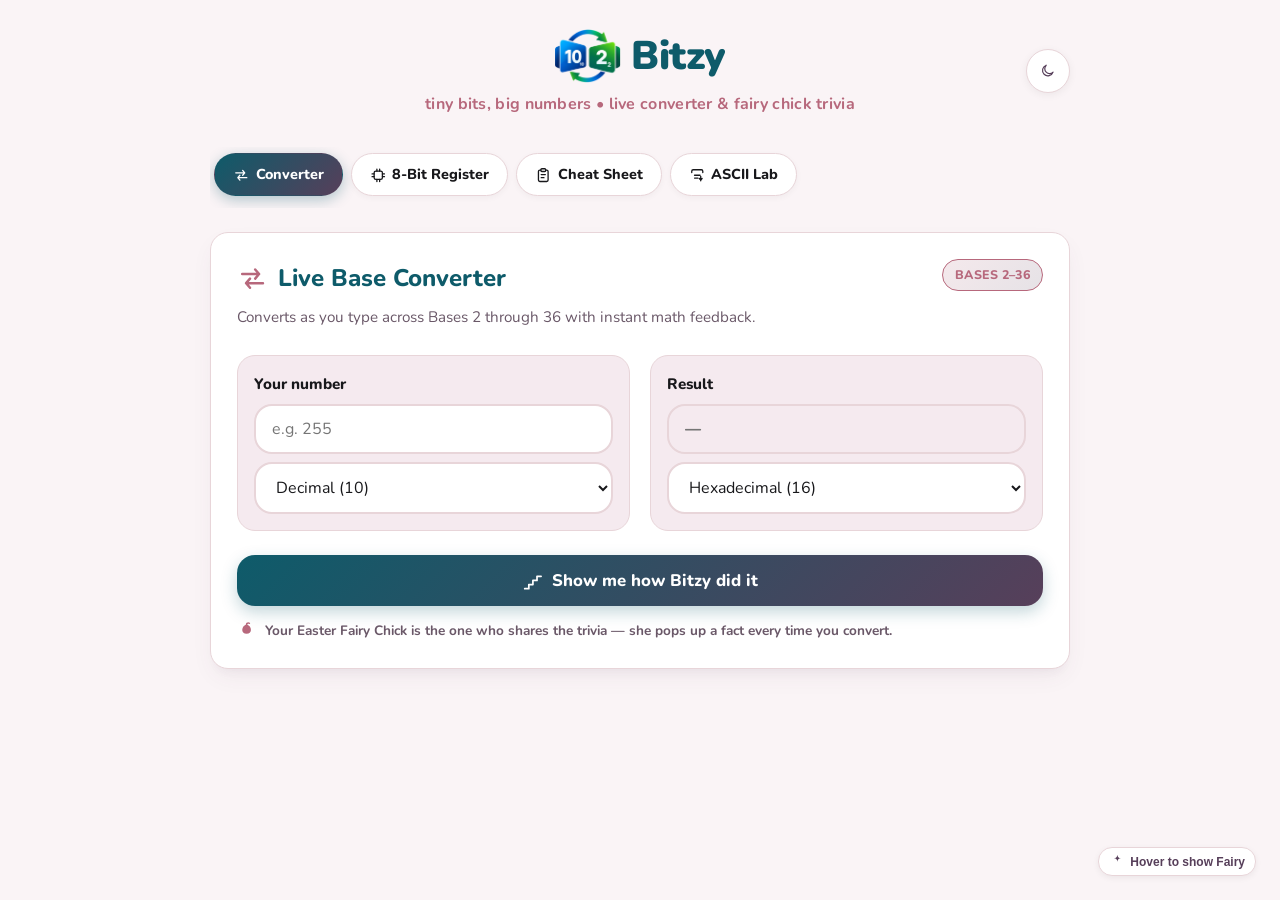
==== commit 004c027b: "Use the Binary Conversion Exchange icon across the whole application - Header mark on all four pages" ====
--- a/index.html
+++ b/index.html
@@ -21,7 +21,7 @@
             <div class="header-title">
                 <a href="index.html" class="header-logo-link">
                     <h1>
-                        <img src="assets/favicon.png" alt="" class="header-logo-img" aria-hidden="true">
+                        <img src="assets/binary-conversion-exchange.png" alt="" class="header-logo-img" aria-hidden="true">
                         <span>Bitzy</span>
                     </h1>
                 </a>
--- a/css/style.css
+++ b/css/style.css
@@ -319,7 +319,7 @@
 }
 
 .header-logo-img {
-    height: 3.2rem;
+    height: 3.4rem;
     width: auto;
     max-width: 100%;
     display: block;
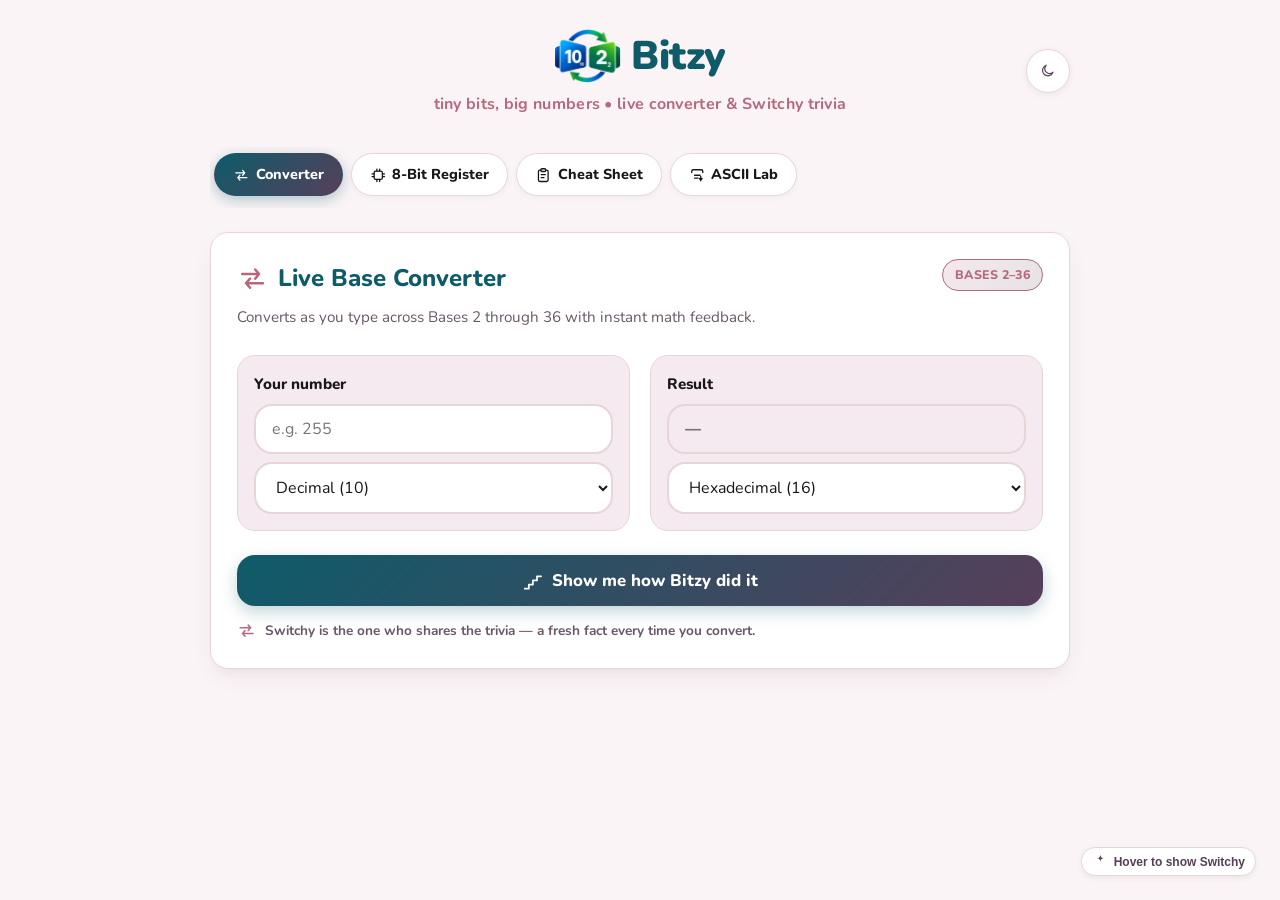
==== commit 5aeb4c1f: "Merge fairy.js into trivia.js and rename the mascot to Switchy The mascot is now the Binary Conversi" ====
--- a/index.html
+++ b/index.html
@@ -25,7 +25,7 @@
                         <span>Bitzy</span>
                     </h1>
                 </a>
-                <p class="tagline">tiny bits, big numbers &bull; live converter &amp; fairy chick trivia</p>
+                <p class="tagline">tiny bits, big numbers &bull; live converter &amp; Switchy trivia</p>
             </div>
             <div class="header-actions">
                 <button id="theme-toggle-btn" class="theme-btn" aria-label="Toggle dark mode">
@@ -102,8 +102,8 @@
             </button>
 
             <p class="section-hint">
-                <svg class="icon" aria-hidden="true" focusable="false"><use href="#bz-chick"></use></svg>
-                <span>Your Easter Fairy Chick is the one who shares the trivia &mdash; she pops up a fact every time you convert.</span>
+                <svg class="icon" aria-hidden="true" focusable="false"><use href="#bz-converter"></use></svg>
+                <span>Switchy is the one who shares the trivia &mdash; a fresh fact every time you convert.</span>
             </p>
 
             <div id="steps-panel" class="steps-panel hidden">
@@ -118,7 +118,6 @@
     <script src="js/converter.js"></script>
     <script src="js/trivia.js"></script>
     <script src="js/app.js"></script>
-    <script src="js/fairy.js"></script>
 </body>
 
 </html>
--- a/css/style.css
+++ b/css/style.css
@@ -510,7 +510,7 @@
     line-height: 1.6;
 }
 
-/* Section Hint (points the student at the Fairy Chick) */
+/* Section Hint (points the student at Switchy) */
 .section-hint {
     display: flex;
     align-items: center;
@@ -1481,9 +1481,9 @@
 }
 
 /* ==========================================================
-   FAIRY EASTER CHICK COMPANION
+   SWITCHY COMPANION
    ========================================================== */
-.fairy-chick-container {
+.switchy-container {
     position: fixed;
     bottom: 24px;
     right: 24px;
@@ -1496,11 +1496,11 @@
     user-select: none;
 }
 
-.fairy-chick-container * {
+.switchy-container * {
     pointer-events: auto;
 }
 
-.fairy-avatar-wrap {
+.switchy-avatar-wrap {
     width: 84px;
     height: 84px;
     border-radius: 50%;
@@ -1509,16 +1509,16 @@
     display: flex;
     align-items: center;
     justify-content: center;
-    animation: fairyFloat 3.2s ease-in-out infinite;
+    animation: switchyFloat 3.2s ease-in-out infinite;
     transition: transform 0.25s cubic-bezier(0.34, 1.56, 0.64, 1);
     -webkit-tap-highlight-color: transparent !important;
 }
 
-.fairy-avatar-wrap:hover {
+.switchy-avatar-wrap:hover {
     transform: scale(1.12);
 }
 
-.fairy-aura {
+.switchy-aura {
     position: absolute;
     inset: -6px;
     border-radius: 50%;
@@ -1528,7 +1528,7 @@
     pointer-events: none;
 }
 
-.fairy-chick-img {
+.switchy-avatar-img {
     width: 84px;
     height: 84px;
     border-radius: 50%;
@@ -1539,12 +1539,12 @@
     border: 3px solid #FFFFFF;
 }
 
-[data-theme="dark"] .fairy-chick-img {
+[data-theme="dark"] .switchy-avatar-img {
     border-color: var(--palette-plum);
     box-shadow: 0 8px 24px rgba(0, 0, 0, 0.6);
 }
 
-.fairy-wand-star {
+.switchy-wand-star {
     position: absolute;
     top: 4px;
     left: 4px;
@@ -1554,12 +1554,12 @@
     color: #FFD36E;
 }
 
-.fairy-wand-star .icon {
+.switchy-wand-star .icon {
     width: 1.25rem;
     height: 1.25rem;
 }
 
-.fairy-sparkles {
+.switchy-sparkles {
     position: absolute;
     inset: 0;
     pointer-events: none;
@@ -1571,7 +1571,7 @@
     100% { transform: scale(1.3) rotate(20deg); filter: drop-shadow(0 0 8px #FFD700); }
 }
 
-@keyframes fairyFloat {
+@keyframes switchyFloat {
     0%, 100% { transform: translateY(0); }
     50% { transform: translateY(-8px); }
 }
@@ -1581,11 +1581,11 @@
     100% { transform: scale(1.12); opacity: 1; }
 }
 
-.fairy-wobble {
-    animation: fairyWobbleAnim 0.5s ease-out;
-}
-
-@keyframes fairyWobbleAnim {
+.switchy-wobble {
+    animation: switchyWobbleAnim 0.5s ease-out;
+}
+
+@keyframes switchyWobbleAnim {
     0% { transform: rotate(0deg) scale(1.15); }
     25% { transform: rotate(-12deg) scale(1.2); }
     50% { transform: rotate(12deg) scale(1.2); }
@@ -1593,8 +1593,8 @@
     100% { transform: rotate(0deg) scale(1); }
 }
 
-/* Fairy Speech Bubble */
-.fairy-bubble {
+/* Switchy Speech Bubble */
+.switchy-bubble {
     background: var(--white);
     color: var(--text-color);
     border: 1.5px solid var(--accent);
@@ -1606,45 +1606,45 @@
     font-weight: 700;
     line-height: 1.5;
     position: relative;
-    animation: fairyPopIn 0.25s cubic-bezier(0.34, 1.56, 0.64, 1);
+    animation: switchyPopIn 0.25s cubic-bezier(0.34, 1.56, 0.64, 1);
     margin-right: 6px;
 }
 
-@keyframes fairyPopIn {
+@keyframes switchyPopIn {
     from { opacity: 0; transform: scale(0.85) translateY(10px); }
     to { opacity: 1; transform: scale(1) translateY(0); }
 }
 
 /* The bubble is the app's only trivia surface */
-.fairy-bubble-icon {
+.switchy-bubble-icon {
     display: inline-flex;
     align-items: center;
     vertical-align: -0.22em;
     margin-right: 7px;
 }
 
-.fairy-bubble-icon .icon {
+.switchy-bubble-icon .icon {
     width: 1.15rem;
     height: 1.15rem;
     color: var(--accent);
 }
 
-.fairy-bubble[data-variant="trivia"] {
+.switchy-bubble[data-variant="trivia"] {
     background: var(--trivia-bg);
     border-color: rgba(183, 104, 124, 0.35);
     max-width: 300px;
     font-size: 0.9rem;
 }
 
-.fairy-bubble[data-variant="trivia"] .fairy-bubble-icon .icon {
+.switchy-bubble[data-variant="trivia"] .switchy-bubble-icon .icon {
     color: var(--palette-rose);
 }
 
-.fairy-bubble[data-variant="greeting"] {
+.switchy-bubble[data-variant="greeting"] {
     background: var(--trivia-bg);
 }
 
-.fairy-bubble-close {
+.switchy-bubble-close {
     position: absolute;
     top: 4px;
     right: 8px;
@@ -1660,16 +1660,16 @@
     border-radius: 6px;
 }
 
-.fairy-bubble-close .icon {
+.switchy-bubble-close .icon {
     width: 1.05rem;
     height: 1.05rem;
 }
 
-.fairy-bubble-close:hover {
+.switchy-bubble-close:hover {
     color: var(--accent);
 }
 
-.fairy-toggle-btn {
+.switchy-toggle-btn {
     background: var(--white);
     border: 1px solid var(--input-border);
     border-radius: 14px;
@@ -1686,18 +1686,18 @@
     gap: 5px;
 }
 
-.fairy-toggle-btn .icon {
+.switchy-toggle-btn .icon {
     width: 1.05rem;
     height: 1.05rem;
 }
 
-.fairy-toggle-btn:hover {
+.switchy-toggle-btn:hover {
     border-color: var(--accent);
     color: var(--accent);
 }
 
 /* Floating Sparkle Particles */
-.fairy-floating-sparkle {
+.switchy-floating-sparkle {
     position: absolute;
     pointer-events: none;
     animation: sparkleFloatUp 1.2s ease-out forwards;
@@ -1705,7 +1705,7 @@
     color: #FFD36E;
 }
 
-.fairy-floating-sparkle .icon {
+.switchy-floating-sparkle .icon {
     width: 1.15rem;
     height: 1.15rem;
 }
@@ -1717,34 +1717,34 @@
 }
 
 /* Minimized State */
-.fairy-chick-container.minimized .fairy-avatar-wrap {
+.switchy-container.minimized .switchy-avatar-wrap {
     display: none;
 }
-.fairy-chick-container.minimized .fairy-bubble {
+.switchy-container.minimized .switchy-bubble {
     display: none;
 }
 
-/* Hover reveal: the chick and her bubble only appear while the Fairy is active */
-.fairy-chick-container:not(.minimized):not(.fairy-active) .fairy-avatar-wrap,
-.fairy-chick-container:not(.minimized):not(.fairy-active) .fairy-bubble {
+/* Hover reveal: Switchy and their bubble only appear while Switchy is active */
+.switchy-container:not(.minimized):not(.switchy-active) .switchy-avatar-wrap,
+.switchy-container:not(.minimized):not(.switchy-active) .switchy-bubble {
     display: none;
 }
 
-/* Once the cursor hovers the Fairy, the "Hover to show Fairy" prompt hides */
-.fairy-chick-container.fairy-active .fairy-toggle-hint {
+/* Once the cursor hovers Switchy, the "Hover to show Switchy" prompt hides */
+.switchy-container.switchy-active .switchy-toggle-hint {
     display: none;
 }
 
 @media (max-width: 650px) {
-    .fairy-chick-container {
+    .switchy-container {
         bottom: 16px;
         right: 16px;
     }
-    .fairy-avatar-wrap {
+    .switchy-avatar-wrap {
         width: 70px;
         height: 70px;
     }
-    .fairy-chick-img {
+    .switchy-avatar-img {
         width: 70px;
         height: 70px;
     }
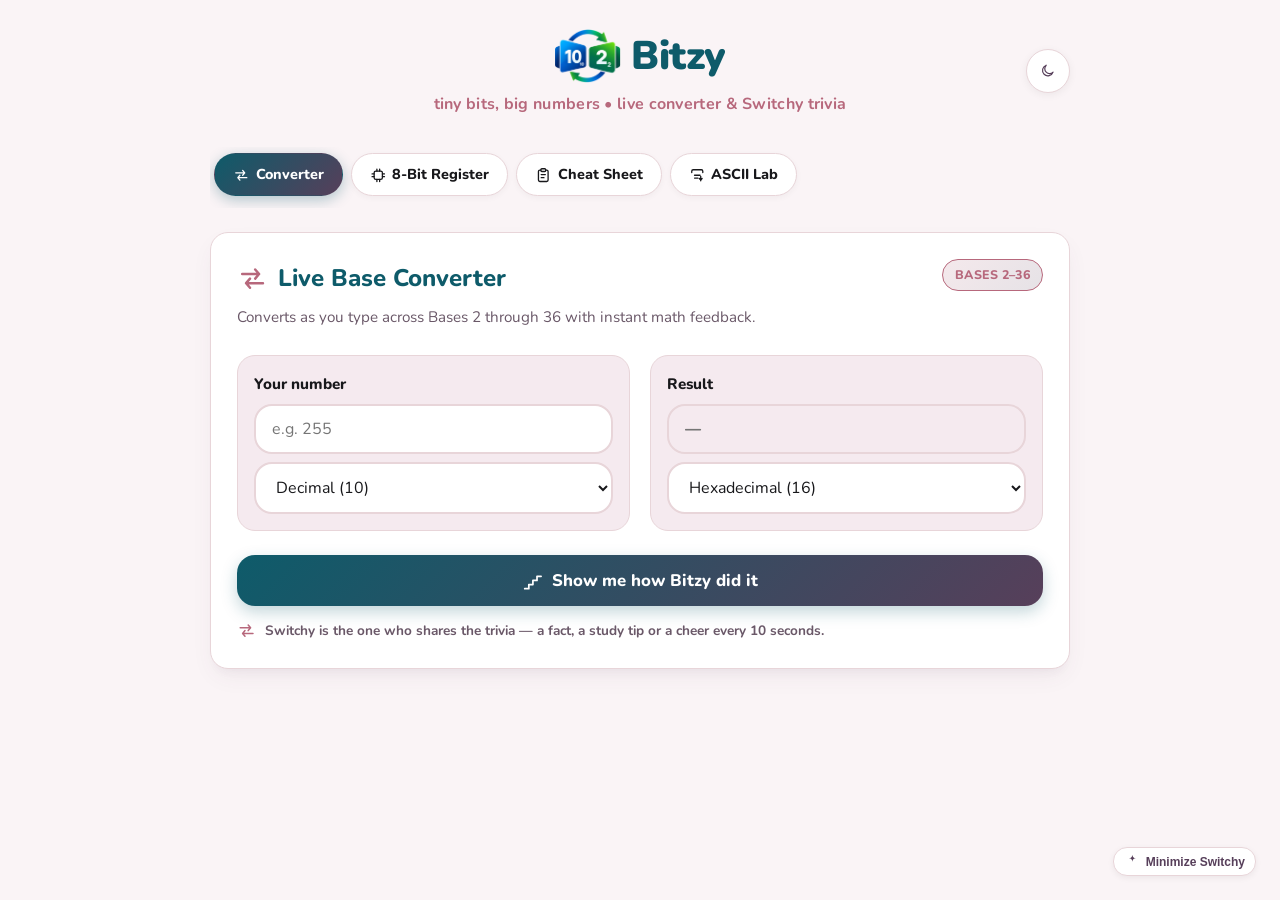
==== commit 15b799d6: "Give Switchy three rotating beats: trivia, study tips and cheering Every 10 seconds Switchy now pick" ====
--- a/index.html
+++ b/index.html
@@ -103,7 +103,7 @@
 
             <p class="section-hint">
                 <svg class="icon" aria-hidden="true" focusable="false"><use href="#bz-converter"></use></svg>
-                <span>Switchy is the one who shares the trivia &mdash; a fresh fact every time you convert.</span>
+                <span>Switchy is the one who shares the trivia &mdash; a fact, a study tip or a cheer every 10 seconds.</span>
             </p>
 
             <div id="steps-panel" class="steps-panel hidden">
--- a/css/style.css
+++ b/css/style.css
@@ -1544,17 +1544,17 @@
     box-shadow: 0 8px 24px rgba(0, 0, 0, 0.6);
 }
 
-.switchy-wand-star {
+.switchy-corner-star {
     position: absolute;
     top: 4px;
     left: 4px;
     z-index: 3;
-    animation: wandStarTwinkle 1.5s ease-in-out infinite alternate;
+    animation: cornerStarTwinkle 1.5s ease-in-out infinite alternate;
     pointer-events: none;
     color: #FFD36E;
 }
 
-.switchy-wand-star .icon {
+.switchy-corner-star .icon {
     width: 1.25rem;
     height: 1.25rem;
 }
@@ -1566,7 +1566,7 @@
     z-index: 4;
 }
 
-@keyframes wandStarTwinkle {
+@keyframes cornerStarTwinkle {
     0% { transform: scale(0.9) rotate(0deg); filter: drop-shadow(0 0 2px #FFF); }
     100% { transform: scale(1.3) rotate(20deg); filter: drop-shadow(0 0 8px #FFD700); }
 }
@@ -1729,11 +1729,8 @@
 .switchy-container:not(.minimized):not(.switchy-active) .switchy-bubble {
     display: none;
 }
-
-/* Once the cursor hovers Switchy, the "Hover to show Switchy" prompt hides */
-.switchy-container.switchy-active .switchy-toggle-hint {
-    display: none;
-}
+/* The hint explains what the pill button does - Switchy now appears on
+   their own, so it is not hidden when they are active. */
 
 @media (max-width: 650px) {
     .switchy-container {
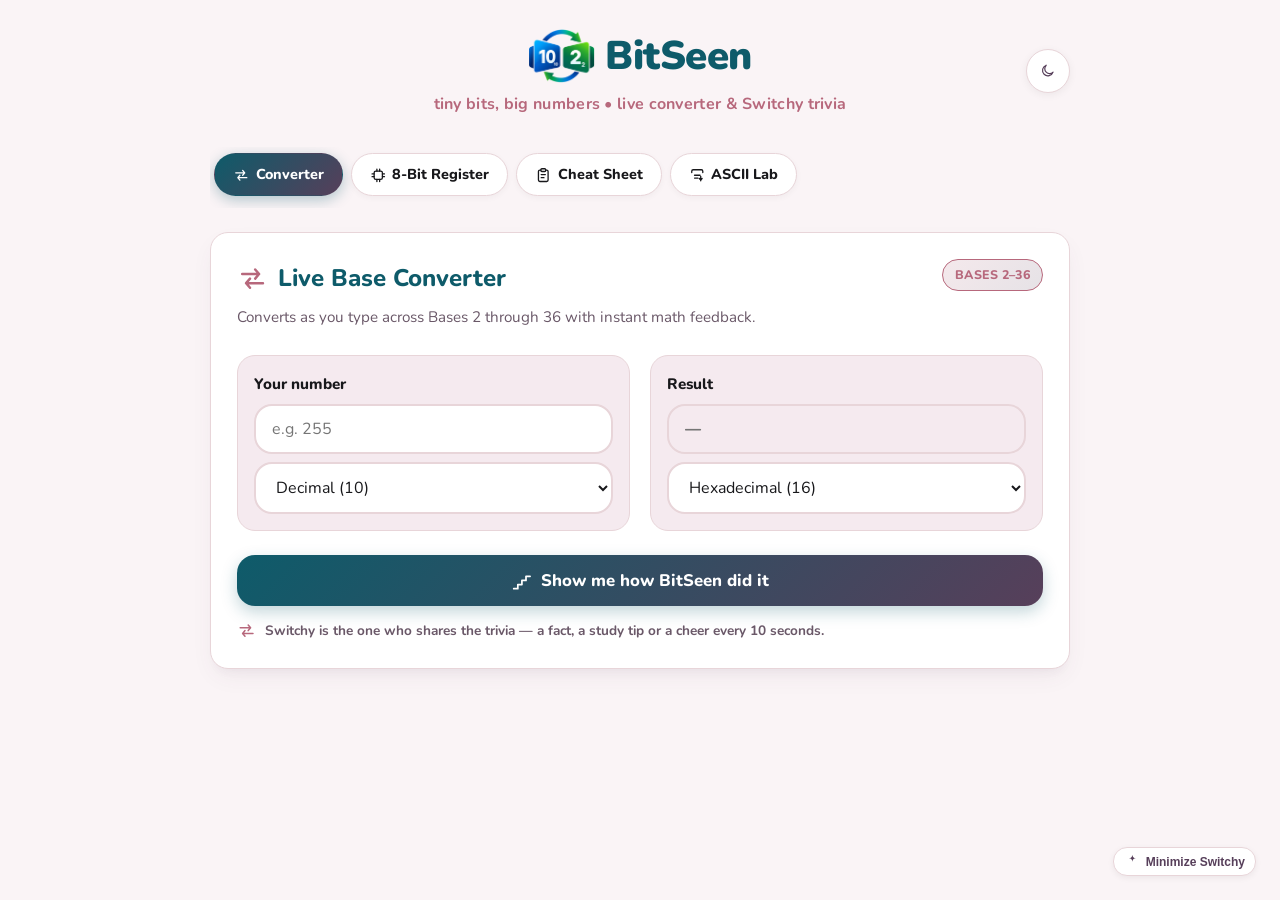
==== commit 354f65f8: "Rebrand to BitSeen, make the trivia truly automatic, jiggle the logo Trivia / Switchy: - The 10 seco" ====
--- a/index.html
+++ b/index.html
@@ -4,7 +4,7 @@
 <head>
     <meta charset="UTF-8">
     <meta name="viewport" content="width=device-width, initial-scale=1.0">
-    <title>Bitzy - Live Base Converter &amp; Number System Bestie</title>
+    <title>BitSeen - Live Base Converter &amp; Number System Bestie</title>
     <!-- Google Font: Nunito -->
     <link rel="preconnect" href="https://fonts.googleapis.com">
     <link rel="preconnect" href="https://fonts.gstatic.com" crossorigin>
@@ -22,15 +22,15 @@
                 <a href="index.html" class="header-logo-link">
                     <h1>
                         <img src="assets/binary-conversion-exchange.png" alt="" class="header-logo-img" aria-hidden="true">
-                        <span>Bitzy</span>
+                        <span>BitSeen</span>
                     </h1>
                 </a>
                 <p class="tagline">tiny bits, big numbers &bull; live converter &amp; Switchy trivia</p>
             </div>
             <div class="header-actions">
                 <button id="theme-toggle-btn" class="theme-btn" aria-label="Toggle dark mode">
-                    <svg class="icon icon-moon" aria-hidden="true" focusable="false"><use href="#bz-moon"></use></svg>
-                    <svg class="icon icon-sun" aria-hidden="true" focusable="false"><use href="#bz-sun"></use></svg>
+                    <svg class="icon icon-moon" aria-hidden="true" focusable="false"><use href="#bs-moon"></use></svg>
+                    <svg class="icon icon-sun" aria-hidden="true" focusable="false"><use href="#bs-sun"></use></svg>
                 </button>
             </div>
         </header>
@@ -38,19 +38,19 @@
         <!-- MULTI-PATH NAVIGATION -->
         <nav class="student-nav" aria-label="Main Navigation">
             <a href="index.html" class="nav-pill active">
-                <svg class="icon" aria-hidden="true" focusable="false"><use href="#bz-converter"></use></svg>
+                <svg class="icon" aria-hidden="true" focusable="false"><use href="#bs-converter"></use></svg>
                 <span>Converter</span>
             </a>
             <a href="register.html" class="nav-pill">
-                <svg class="icon" aria-hidden="true" focusable="false"><use href="#bz-chip"></use></svg>
+                <svg class="icon" aria-hidden="true" focusable="false"><use href="#bs-chip"></use></svg>
                 <span>8-Bit Register</span>
             </a>
             <a href="cheatsheet.html" class="nav-pill">
-                <svg class="icon" aria-hidden="true" focusable="false"><use href="#bz-clipboard"></use></svg>
+                <svg class="icon" aria-hidden="true" focusable="false"><use href="#bs-clipboard"></use></svg>
                 <span>Cheat Sheet</span>
             </a>
             <a href="ascii.html" class="nav-pill">
-                <svg class="icon" aria-hidden="true" focusable="false"><use href="#bz-type"></use></svg>
+                <svg class="icon" aria-hidden="true" focusable="false"><use href="#bs-type"></use></svg>
                 <span>ASCII Lab</span>
             </a>
         </nav>
@@ -60,7 +60,7 @@
             <div class="section-header-row">
                 <div>
                     <h2>
-                        <svg class="icon" aria-hidden="true" focusable="false"><use href="#bz-converter"></use></svg>
+                        <svg class="icon" aria-hidden="true" focusable="false"><use href="#bs-converter"></use></svg>
                         <span>Live Base Converter</span>
                     </h2>
                     <p class="section-subtitle">Converts as you type across Bases 2 through 36 with instant math feedback.</p>
@@ -97,12 +97,12 @@
             </div>
 
             <button type="button" id="show-steps-btn" class="btn-secondary">
-                <svg class="icon" aria-hidden="true" focusable="false"><use href="#bz-steps"></use></svg>
-                <span>Show me how Bitzy did it</span>
+                <svg class="icon" aria-hidden="true" focusable="false"><use href="#bs-steps"></use></svg>
+                <span>Show me how BitSeen did it</span>
             </button>
 
             <p class="section-hint">
-                <svg class="icon" aria-hidden="true" focusable="false"><use href="#bz-converter"></use></svg>
+                <svg class="icon" aria-hidden="true" focusable="false"><use href="#bs-converter"></use></svg>
                 <span>Switchy is the one who shares the trivia &mdash; a fact, a study tip or a cheer every 10 seconds.</span>
             </p>
 
--- a/css/style.css
+++ b/css/style.css
@@ -1,5 +1,5 @@
 /* ==========================================================
-   BITZY - TWILIGHT SUNSET PALETTE & DESIGN SYSTEM
+   BITSEEN - TWILIGHT SUNSET PALETTE & DESIGN SYSTEM
    Palette Source:
    - Night Charcoal:       #18181B / #141318
    - Deep Oceanic Teal:   #0E5B6A / #1EA9C0 (dark)
@@ -325,7 +325,7 @@
     display: block;
 }
 
-.bz-sprite {
+.bs-sprite {
     position: absolute;
     width: 0;
     height: 0;
@@ -1514,7 +1514,7 @@
     -webkit-tap-highlight-color: transparent !important;
 }
 
-.switchy-avatar-wrap:hover {
+.switchy-avatar-wrap:hover .switchy-avatar-img {
     transform: scale(1.12);
 }
 
@@ -1537,6 +1537,22 @@
     z-index: 2;
     box-shadow: 0 8px 22px rgba(87, 63, 90, 0.28);
     border: 3px solid #FFFFFF;
+    transition: transform 0.25s cubic-bezier(0.34, 1.56, 0.64, 1);
+}
+
+/* The Switchy logo giggles every time it says something */
+.switchy-jiggle {
+    animation: switchyJiggleAnim 0.55s cubic-bezier(0.34, 1.56, 0.64, 1);
+}
+
+@keyframes switchyJiggleAnim {
+    0% { transform: rotate(0deg) scale(1); }
+    15% { transform: rotate(-14deg) scale(1.14); }
+    30% { transform: rotate(12deg) scale(1.18); }
+    45% { transform: rotate(-9deg) scale(1.12); }
+    60% { transform: rotate(7deg) scale(1.07); }
+    75% { transform: rotate(-4deg) scale(1.03); }
+    100% { transform: rotate(0deg) scale(1); }
 }
 
 [data-theme="dark"] .switchy-avatar-img {
@@ -1559,7 +1575,7 @@
     height: 1.25rem;
 }
 
-.switchy-sparkles {
+.switchy-particles {
     position: absolute;
     inset: 0;
     pointer-events: none;
@@ -1579,18 +1595,6 @@
 @keyframes auraPulse {
     0% { transform: scale(0.95); opacity: 0.6; }
     100% { transform: scale(1.12); opacity: 1; }
-}
-
-.switchy-wobble {
-    animation: switchyWobbleAnim 0.5s ease-out;
-}
-
-@keyframes switchyWobbleAnim {
-    0% { transform: rotate(0deg) scale(1.15); }
-    25% { transform: rotate(-12deg) scale(1.2); }
-    50% { transform: rotate(12deg) scale(1.2); }
-    75% { transform: rotate(-6deg) scale(1.15); }
-    100% { transform: rotate(0deg) scale(1); }
 }
 
 /* Switchy Speech Bubble */
@@ -1601,12 +1605,13 @@
     padding: 12px 18px 12px 16px;
     border-radius: 16px 16px 4px 16px;
     box-shadow: 0 8px 24px rgba(87, 63, 90, 0.15);
-    max-width: 270px;
+    max-width: min(270px, calc(100vw - 32px));
     font-size: 0.88rem;
     font-weight: 700;
     line-height: 1.5;
     position: relative;
     animation: switchyPopIn 0.25s cubic-bezier(0.34, 1.56, 0.64, 1);
+    align-self: flex-end;
     margin-right: 6px;
 }
 
@@ -1696,21 +1701,21 @@
     color: var(--accent);
 }
 
-/* Floating Sparkle Particles */
-.switchy-floating-sparkle {
+/* Floating Bit Particles */
+.switchy-floating-particle {
     position: absolute;
     pointer-events: none;
-    animation: sparkleFloatUp 1.2s ease-out forwards;
+    animation: particleFloatUp 1.2s ease-out forwards;
     z-index: 10;
     color: #FFD36E;
 }
 
-.switchy-floating-sparkle .icon {
+.switchy-floating-particle .icon {
     width: 1.15rem;
     height: 1.15rem;
 }
 
-@keyframes sparkleFloatUp {
+@keyframes particleFloatUp {
     0% { transform: translateY(0) scale(0.5); opacity: 1; }
     50% { transform: translateY(-25px) scale(1.2); opacity: 0.9; }
     100% { transform: translateY(-50px) scale(0.8); opacity: 0; }
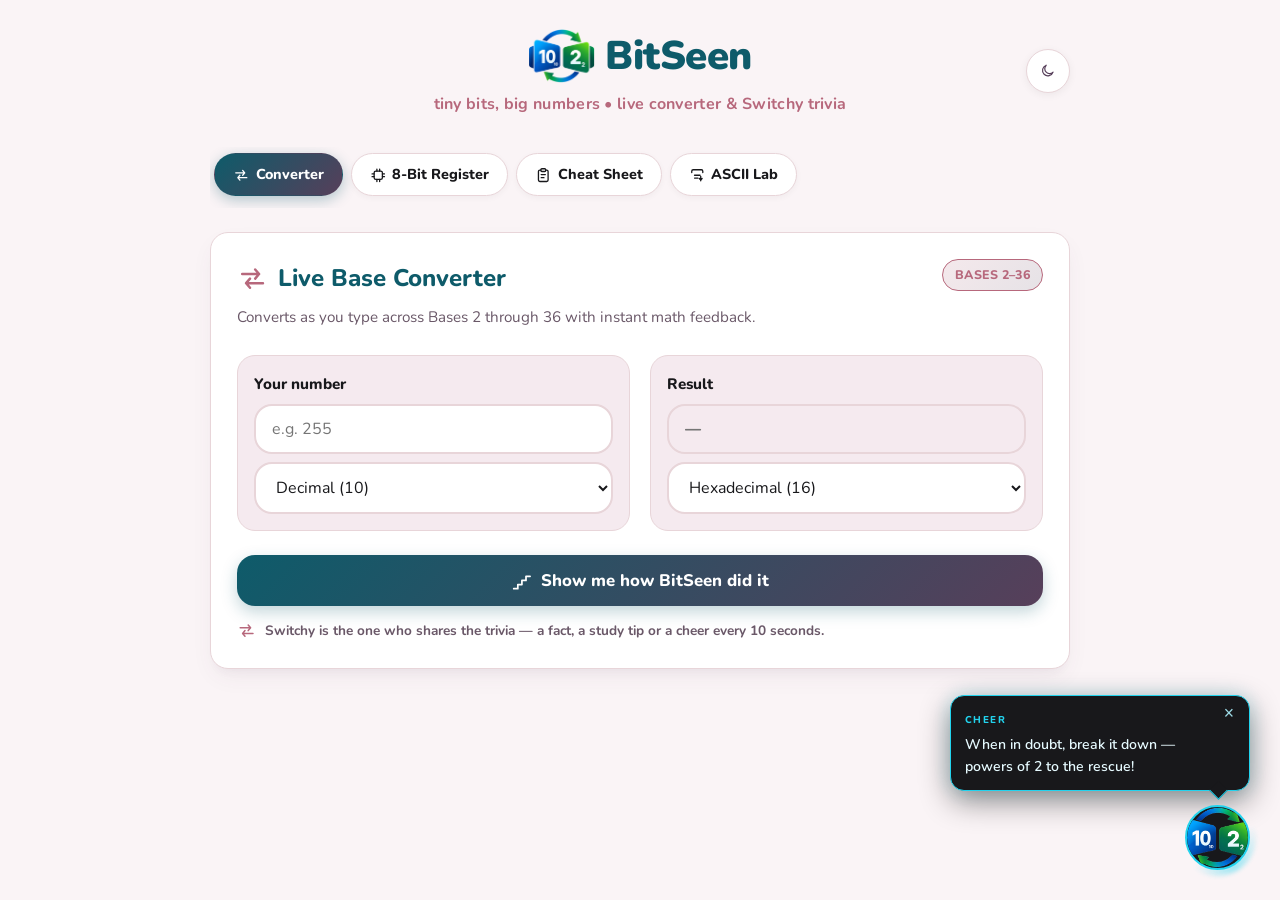
==== commit 39869276: "Split Switchy into its own widget and polish the companion" ====
--- a/index.html
+++ b/index.html
@@ -117,6 +117,7 @@
     <script src="js/feedback.js"></script>
     <script src="js/converter.js"></script>
     <script src="js/trivia.js"></script>
+    <script src="js/switchy.js"></script>
     <script src="js/app.js"></script>
 </body>
 
--- a/css/style.css
+++ b/css/style.css
@@ -1482,273 +1482,254 @@
 
 /* ==========================================================
    SWITCHY COMPANION
+   A floating mascot pinned to the bottom-right corner: a 65px
+   circular logo button with a glowing cyan ring, and a dark
+   speech bubble that points down at it.
    ========================================================== */
 .switchy-container {
     position: fixed;
-    bottom: 24px;
-    right: 24px;
+    bottom: 30px;
+    right: 30px;
     z-index: 9999;
     display: flex;
     flex-direction: column;
     align-items: flex-end;
-    gap: 8px;
+    gap: 14px;
     pointer-events: none;
     user-select: none;
+    transform-origin: bottom right;
+    animation: switchyEnter 0.5s cubic-bezier(0.34, 1.56, 0.64, 1) both;
+
+    --switchy-cyan: #22D3EE;
+    --switchy-bubble-bg: #18181B;
+    --switchy-text: #E6FAFF;
+    --switchy-text-muted: #9FDDE8;
 }
 
 .switchy-container * {
     pointer-events: auto;
 }
 
+/* Soft entrance as Switchy arrives in the corner */
+@keyframes switchyEnter {
+    from {
+        opacity: 0;
+        transform: translateY(18px) scale(0.9);
+    }
+    to {
+        opacity: 1;
+        transform: translateY(0) scale(1);
+    }
+}
+
+/* Holds the logo plus the rotating aura behind it */
 .switchy-avatar-wrap {
-    width: 84px;
-    height: 84px;
-    border-radius: 50%;
-    cursor: default;
     position: relative;
+    width: 65px;
+    height: 65px;
     display: flex;
     align-items: center;
     justify-content: center;
-    animation: switchyFloat 3.2s ease-in-out infinite;
-    transition: transform 0.25s cubic-bezier(0.34, 1.56, 0.64, 1);
-    -webkit-tap-highlight-color: transparent !important;
-}
-
-.switchy-avatar-wrap:hover .switchy-avatar-img {
-    transform: scale(1.12);
-}
-
-.switchy-aura {
+}
+
+.switchy-avatar-halo {
     position: absolute;
     inset: -6px;
+    z-index: 0;
     border-radius: 50%;
-    background: radial-gradient(circle, rgba(244, 199, 203, 0.8) 0%, rgba(183, 104, 124, 0.35) 60%, transparent 100%);
-    animation: auraPulse 2.4s ease-in-out infinite alternate;
+    background: conic-gradient(
+        from 0deg,
+        transparent 0deg 70deg,
+        rgba(34, 211, 238, 0.55) 150deg,
+        transparent 220deg 360deg
+    );
+    filter: blur(2px);
+    opacity: 0.75;
+    pointer-events: none;
+    animation: switchyHaloSpin 7s linear infinite;
+}
+
+@keyframes switchyHaloSpin {
+    to { transform: rotate(360deg); }
+}
+
+/* The 65px circular logo button */
+.switchy-avatar {
+    position: relative;
     z-index: 1;
-    pointer-events: none;
+    width: 65px;
+    height: 65px;
+    padding: 0;
+    border: 2px solid var(--switchy-cyan);
+    border-radius: 50%;
+    background: var(--switchy-bubble-bg);
+    overflow: hidden;
+    line-height: 0;
+    cursor: pointer;
+    -webkit-tap-highlight-color: transparent;
+    animation: switchyPulse 2.6s ease-in-out infinite;
+    transition: transform 0.2s ease;
 }
 
 .switchy-avatar-img {
-    width: 84px;
-    height: 84px;
+    display: block;
+    width: 100%;
+    height: 100%;
     border-radius: 50%;
     object-fit: cover;
+    pointer-events: none;
+}
+
+/* Little wiggle when a fresh line appears */
+.switchy-avatar-talking .switchy-avatar-img {
+    animation: switchyTalk 0.45s ease-in-out 2;
+}
+
+@keyframes switchyTalk {
+    0%, 100% { transform: scale(1) rotate(0deg); }
+    35%      { transform: scale(1.1) rotate(-4deg); }
+    70%      { transform: scale(1.08) rotate(4deg); }
+}
+
+.switchy-avatar:hover {
+    transform: scale(1.07);
+}
+
+.switchy-avatar:focus-visible {
+    outline: 3px solid var(--switchy-cyan);
+    outline-offset: 3px;
+}
+
+/* Subtle breathing glow around the logo */
+@keyframes switchyPulse {
+    0%, 100% {
+        box-shadow:
+            0 0 0 3px rgba(34, 211, 238, 0.10),
+            0 0 14px rgba(34, 211, 238, 0.30);
+    }
+    50% {
+        box-shadow:
+            0 0 0 6px rgba(34, 211, 238, 0.05),
+            0 0 26px rgba(34, 211, 238, 0.55);
+    }
+}
+
+/* Dark speech bubble above the logo */
+.switchy-bubble {
     position: relative;
-    z-index: 2;
-    box-shadow: 0 8px 22px rgba(87, 63, 90, 0.28);
-    border: 3px solid #FFFFFF;
-    transition: transform 0.25s cubic-bezier(0.34, 1.56, 0.64, 1);
-}
-
-/* The Switchy logo giggles every time it says something */
-.switchy-jiggle {
-    animation: switchyJiggleAnim 0.55s cubic-bezier(0.34, 1.56, 0.64, 1);
-}
-
-@keyframes switchyJiggleAnim {
-    0% { transform: rotate(0deg) scale(1); }
-    15% { transform: rotate(-14deg) scale(1.14); }
-    30% { transform: rotate(12deg) scale(1.18); }
-    45% { transform: rotate(-9deg) scale(1.12); }
-    60% { transform: rotate(7deg) scale(1.07); }
-    75% { transform: rotate(-4deg) scale(1.03); }
-    100% { transform: rotate(0deg) scale(1); }
-}
-
-[data-theme="dark"] .switchy-avatar-img {
-    border-color: var(--palette-plum);
-    box-shadow: 0 8px 24px rgba(0, 0, 0, 0.6);
-}
-
-.switchy-corner-star {
+    width: max-content;
+    max-width: min(300px, calc(100vw - 60px));
+    padding: 12px 34px 12px 14px;
+    background: var(--switchy-bubble-bg);
+    color: var(--switchy-text);
+    border: 1.5px solid var(--switchy-cyan);
+    border-radius: 14px;
+    box-shadow:
+        0 10px 30px rgba(0, 0, 0, 0.45),
+        0 0 20px rgba(34, 211, 238, 0.18);
+    font-size: 0.88rem;
+    line-height: 1.55;
+    opacity: 0;
+    visibility: hidden;
+    transform: translateY(8px) scale(0.96);
+    transform-origin: bottom right;
+    transition: opacity 0.22s ease, transform 0.22s ease, visibility 0.22s;
+}
+
+.switchy-bubble-visible {
+    opacity: 1;
+    visibility: visible;
+    transform: translateY(0) scale(1);
+}
+
+/* The little triangle pointing down at the logo */
+.switchy-bubble::after {
+    content: "";
     position: absolute;
-    top: 4px;
-    left: 4px;
-    z-index: 3;
-    animation: cornerStarTwinkle 1.5s ease-in-out infinite alternate;
-    pointer-events: none;
-    color: #FFD36E;
-}
-
-.switchy-corner-star .icon {
-    width: 1.25rem;
-    height: 1.25rem;
-}
-
-.switchy-particles {
-    position: absolute;
-    inset: 0;
-    pointer-events: none;
-    z-index: 4;
-}
-
-@keyframes cornerStarTwinkle {
-    0% { transform: scale(0.9) rotate(0deg); filter: drop-shadow(0 0 2px #FFF); }
-    100% { transform: scale(1.3) rotate(20deg); filter: drop-shadow(0 0 8px #FFD700); }
-}
-
-@keyframes switchyFloat {
-    0%, 100% { transform: translateY(0); }
-    50% { transform: translateY(-8px); }
-}
-
-@keyframes auraPulse {
-    0% { transform: scale(0.95); opacity: 0.6; }
-    100% { transform: scale(1.12); opacity: 1; }
-}
-
-/* Switchy Speech Bubble */
-.switchy-bubble {
-    background: var(--white);
-    color: var(--text-color);
-    border: 1.5px solid var(--accent);
-    padding: 12px 18px 12px 16px;
-    border-radius: 16px 16px 4px 16px;
-    box-shadow: 0 8px 24px rgba(87, 63, 90, 0.15);
-    max-width: min(270px, calc(100vw - 32px));
-    font-size: 0.88rem;
-    font-weight: 700;
-    line-height: 1.5;
-    position: relative;
-    animation: switchyPopIn 0.25s cubic-bezier(0.34, 1.56, 0.64, 1);
-    align-self: flex-end;
-    margin-right: 6px;
-}
-
-@keyframes switchyPopIn {
-    from { opacity: 0; transform: scale(0.85) translateY(10px); }
-    to { opacity: 1; transform: scale(1) translateY(0); }
-}
-
-/* The bubble is the app's only trivia surface */
-.switchy-bubble-icon {
-    display: inline-flex;
-    align-items: center;
-    vertical-align: -0.22em;
-    margin-right: 7px;
-}
-
-.switchy-bubble-icon .icon {
-    width: 1.15rem;
-    height: 1.15rem;
-    color: var(--accent);
-}
-
-.switchy-bubble[data-variant="trivia"] {
-    background: var(--trivia-bg);
-    border-color: rgba(183, 104, 124, 0.35);
-    max-width: 300px;
-    font-size: 0.9rem;
-}
-
-.switchy-bubble[data-variant="trivia"] .switchy-bubble-icon .icon {
-    color: var(--palette-rose);
-}
-
-.switchy-bubble[data-variant="greeting"] {
-    background: var(--trivia-bg);
-}
-
+    right: 24px;
+    bottom: -7px;
+    width: 12px;
+    height: 12px;
+    background: var(--switchy-bubble-bg);
+    border-right: 1.5px solid var(--switchy-cyan);
+    border-bottom: 1.5px solid var(--switchy-cyan);
+    transform: rotate(45deg);
+}
+
+.switchy-bubble-category {
+    display: inline-block;
+    margin-bottom: 6px;
+    font-size: 0.62rem;
+    font-weight: 800;
+    letter-spacing: 0.14em;
+    text-transform: uppercase;
+    color: var(--switchy-cyan);
+}
+
+.switchy-bubble-text {
+    margin: 0;
+    font-weight: 600;
+}
+
+/* Small X in the corner of the bubble */
 .switchy-bubble-close {
     position: absolute;
-    top: 4px;
+    top: 6px;
     right: 8px;
+    display: flex;
+    align-items: center;
+    justify-content: center;
+    width: 24px;
+    height: 24px;
+    padding: 0;
     background: transparent;
-    border: none;
-    color: var(--text-muted);
+    border: 0;
+    border-radius: 6px;
+    color: var(--switchy-text-muted);
+    font-size: 1.1rem;
+    line-height: 1;
     cursor: pointer;
-    line-height: 1;
-    display: flex;
-    align-items: center;
-    justify-content: center;
-    padding: 2px;
-    border-radius: 6px;
-}
-
-.switchy-bubble-close .icon {
-    width: 1.05rem;
-    height: 1.05rem;
+    transition: color 0.15s ease, background 0.15s ease;
 }
 
 .switchy-bubble-close:hover {
-    color: var(--accent);
-}
-
-.switchy-toggle-btn {
-    background: var(--white);
-    border: 1px solid var(--input-border);
-    border-radius: 14px;
-    padding: 5px 10px;
-    font-size: 0.75rem;
-    font-weight: 800;
-    color: var(--secondary);
-    cursor: pointer;
-    box-shadow: 0 2px 6px rgba(0,0,0,0.06);
-    transition: all 0.2s ease;
-    -webkit-tap-highlight-color: transparent !important;
-    display: inline-flex;
-    align-items: center;
-    gap: 5px;
-}
-
-.switchy-toggle-btn .icon {
-    width: 1.05rem;
-    height: 1.05rem;
-}
-
-.switchy-toggle-btn:hover {
-    border-color: var(--accent);
-    color: var(--accent);
-}
-
-/* Floating Bit Particles */
-.switchy-floating-particle {
-    position: absolute;
-    pointer-events: none;
-    animation: particleFloatUp 1.2s ease-out forwards;
-    z-index: 10;
-    color: #FFD36E;
-}
-
-.switchy-floating-particle .icon {
-    width: 1.15rem;
-    height: 1.15rem;
-}
-
-@keyframes particleFloatUp {
-    0% { transform: translateY(0) scale(0.5); opacity: 1; }
-    50% { transform: translateY(-25px) scale(1.2); opacity: 0.9; }
-    100% { transform: translateY(-50px) scale(0.8); opacity: 0; }
-}
-
-/* Minimized State */
-.switchy-container.minimized .switchy-avatar-wrap {
-    display: none;
-}
-.switchy-container.minimized .switchy-bubble {
-    display: none;
-}
-
-/* Hover reveal: Switchy and their bubble only appear while Switchy is active */
-.switchy-container:not(.minimized):not(.switchy-active) .switchy-avatar-wrap,
-.switchy-container:not(.minimized):not(.switchy-active) .switchy-bubble {
-    display: none;
-}
-/* The hint explains what the pill button does - Switchy now appears on
-   their own, so it is not hidden when they are active. */
-
-@media (max-width: 650px) {
+    color: #FFFFFF;
+    background: rgba(34, 211, 238, 0.16);
+}
+
+.switchy-bubble-close:focus-visible {
+    outline: 2px solid var(--switchy-cyan);
+    outline-offset: 1px;
+}
+
+@media (max-width: 480px) {
     .switchy-container {
-        bottom: 16px;
-        right: 16px;
-    }
-    .switchy-avatar-wrap {
-        width: 70px;
-        height: 70px;
-    }
-    .switchy-avatar-img {
-        width: 70px;
-        height: 70px;
-    }
-}
-
+        bottom: 30px;
+        right: 30px;
+    }
+
+    .switchy-bubble {
+        max-width: calc(100vw - 60px);
+        font-size: 0.84rem;
+    }
+}
+
+@media (prefers-reduced-motion: reduce) {
+    .switchy-container,
+    .switchy-avatar,
+    .switchy-avatar-halo,
+    .switchy-avatar-talking .switchy-avatar-img {
+        animation: none;
+    }
+
+    .switchy-avatar {
+        box-shadow:
+            0 0 0 3px rgba(34, 211, 238, 0.10),
+            0 0 18px rgba(34, 211, 238, 0.35);
+    }
+
+    .switchy-avatar,
+    .switchy-bubble {
+        transition: none;
+    }
+}
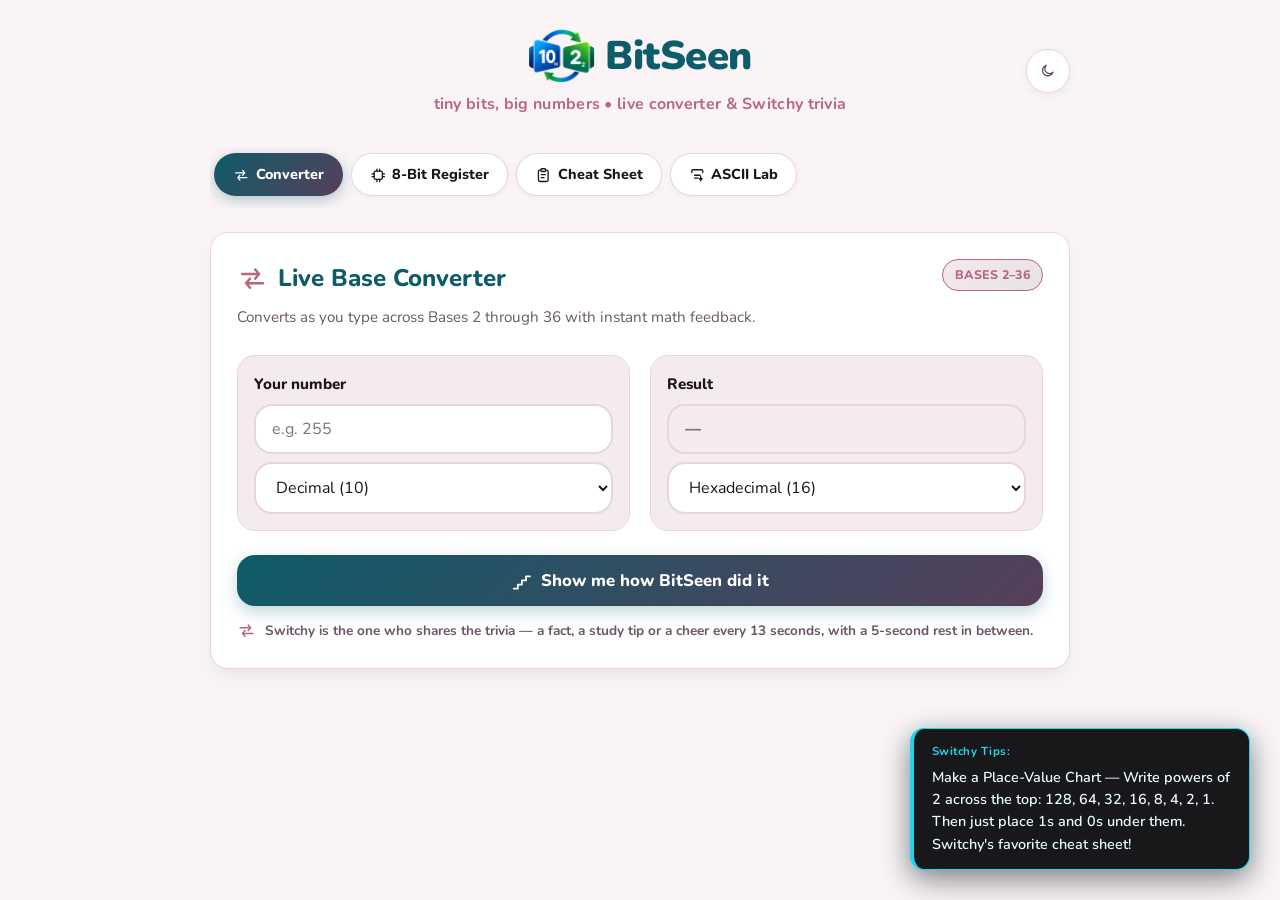
==== commit 1e6a8971: "Add 5s trivia rest and Switchy category headings" ====
--- a/index.html
+++ b/index.html
@@ -103,7 +103,7 @@
 
             <p class="section-hint">
                 <svg class="icon" aria-hidden="true" focusable="false"><use href="#bs-converter"></use></svg>
-                <span>Switchy is the one who shares the trivia &mdash; a fact, a study tip or a cheer every 10 seconds.</span>
+                <span>Switchy is the one who shares the trivia &mdash; a fact, a study tip or a cheer every 13 seconds, with a 5-second rest in between.</span>
             </p>
 
             <div id="steps-panel" class="steps-panel hidden">
--- a/css/style.css
+++ b/css/style.css
@@ -1481,10 +1481,10 @@
 }
 
 /* ==========================================================
-   SWITCHY COMPANION
-   A floating mascot pinned to the bottom-right corner: a 65px
-   circular logo button with a glowing cyan ring, and a dark
-   speech bubble that points down at it.
+   SWITCHY NOTIFICATIONS
+   A trivia notification pinned to the bottom-right corner:
+   a dark card with a glowing cyan border that slides in,
+   stays for 8 seconds, then slides away.
    ========================================================== */
 .switchy-container {
     position: fixed;
@@ -1494,212 +1494,58 @@
     display: flex;
     flex-direction: column;
     align-items: flex-end;
-    gap: 14px;
     pointer-events: none;
     user-select: none;
-    transform-origin: bottom right;
-    animation: switchyEnter 0.5s cubic-bezier(0.34, 1.56, 0.64, 1) both;
 
     --switchy-cyan: #22D3EE;
     --switchy-bubble-bg: #18181B;
     --switchy-text: #E6FAFF;
-    --switchy-text-muted: #9FDDE8;
 }
 
 .switchy-container * {
     pointer-events: auto;
 }
 
-/* Soft entrance as Switchy arrives in the corner */
-@keyframes switchyEnter {
-    from {
-        opacity: 0;
-        transform: translateY(18px) scale(0.9);
-    }
-    to {
-        opacity: 1;
-        transform: translateY(0) scale(1);
-    }
-}
-
-/* Holds the logo plus the rotating aura behind it */
-.switchy-avatar-wrap {
-    position: relative;
-    width: 65px;
-    height: 65px;
-    display: flex;
-    align-items: center;
-    justify-content: center;
-}
-
-.switchy-avatar-halo {
-    position: absolute;
-    inset: -6px;
-    z-index: 0;
-    border-radius: 50%;
-    background: conic-gradient(
-        from 0deg,
-        transparent 0deg 70deg,
-        rgba(34, 211, 238, 0.55) 150deg,
-        transparent 220deg 360deg
-    );
-    filter: blur(2px);
-    opacity: 0.75;
-    pointer-events: none;
-    animation: switchyHaloSpin 7s linear infinite;
-}
-
-@keyframes switchyHaloSpin {
-    to { transform: rotate(360deg); }
-}
-
-/* The 65px circular logo button */
-.switchy-avatar {
-    position: relative;
-    z-index: 1;
-    width: 65px;
-    height: 65px;
-    padding: 0;
-    border: 2px solid var(--switchy-cyan);
-    border-radius: 50%;
-    background: var(--switchy-bubble-bg);
-    overflow: hidden;
-    line-height: 0;
-    cursor: pointer;
-    -webkit-tap-highlight-color: transparent;
-    animation: switchyPulse 2.6s ease-in-out infinite;
-    transition: transform 0.2s ease;
-}
-
-.switchy-avatar-img {
-    display: block;
-    width: 100%;
-    height: 100%;
-    border-radius: 50%;
-    object-fit: cover;
-    pointer-events: none;
-}
-
-/* Little wiggle when a fresh line appears */
-.switchy-avatar-talking .switchy-avatar-img {
-    animation: switchyTalk 0.45s ease-in-out 2;
-}
-
-@keyframes switchyTalk {
-    0%, 100% { transform: scale(1) rotate(0deg); }
-    35%      { transform: scale(1.1) rotate(-4deg); }
-    70%      { transform: scale(1.08) rotate(4deg); }
-}
-
-.switchy-avatar:hover {
-    transform: scale(1.07);
-}
-
-.switchy-avatar:focus-visible {
-    outline: 3px solid var(--switchy-cyan);
-    outline-offset: 3px;
-}
-
-/* Subtle breathing glow around the logo */
-@keyframes switchyPulse {
-    0%, 100% {
-        box-shadow:
-            0 0 0 3px rgba(34, 211, 238, 0.10),
-            0 0 14px rgba(34, 211, 238, 0.30);
-    }
-    50% {
-        box-shadow:
-            0 0 0 6px rgba(34, 211, 238, 0.05),
-            0 0 26px rgba(34, 211, 238, 0.55);
-    }
-}
-
-/* Dark speech bubble above the logo */
+/* Dark trivia notification card in the bottom-right corner */
 .switchy-bubble {
     position: relative;
     width: max-content;
-    max-width: min(300px, calc(100vw - 60px));
-    padding: 12px 34px 12px 14px;
+    max-width: min(340px, calc(100vw - 60px));
+    padding: 14px 18px;
     background: var(--switchy-bubble-bg);
     color: var(--switchy-text);
     border: 1.5px solid var(--switchy-cyan);
+    border-left-width: 4px;
     border-radius: 14px;
     box-shadow:
         0 10px 30px rgba(0, 0, 0, 0.45),
         0 0 20px rgba(34, 211, 238, 0.18);
-    font-size: 0.88rem;
+    font-size: 0.9rem;
     line-height: 1.55;
     opacity: 0;
     visibility: hidden;
-    transform: translateY(8px) scale(0.96);
+    transform: translateX(26px) scale(0.98);
     transform-origin: bottom right;
-    transition: opacity 0.22s ease, transform 0.22s ease, visibility 0.22s;
+    transition: opacity 0.25s ease, transform 0.25s cubic-bezier(0.34, 1.56, 0.64, 1), visibility 0.25s;
 }
 
 .switchy-bubble-visible {
     opacity: 1;
     visibility: visible;
-    transform: translateY(0) scale(1);
-}
-
-/* The little triangle pointing down at the logo */
-.switchy-bubble::after {
-    content: "";
-    position: absolute;
-    right: 24px;
-    bottom: -7px;
-    width: 12px;
-    height: 12px;
-    background: var(--switchy-bubble-bg);
-    border-right: 1.5px solid var(--switchy-cyan);
-    border-bottom: 1.5px solid var(--switchy-cyan);
-    transform: rotate(45deg);
-}
-
-.switchy-bubble-category {
-    display: inline-block;
-    margin-bottom: 6px;
-    font-size: 0.62rem;
-    font-weight: 800;
-    letter-spacing: 0.14em;
-    text-transform: uppercase;
+    transform: translateX(0) scale(1);
+}
+
+.switchy-bubble-heading {
+    margin: 0 0 5px;
     color: var(--switchy-cyan);
+    font-size: 0.72rem;
+    font-weight: 700;
+    letter-spacing: 0.04em;
 }
 
 .switchy-bubble-text {
     margin: 0;
     font-weight: 600;
-}
-
-/* Small X in the corner of the bubble */
-.switchy-bubble-close {
-    position: absolute;
-    top: 6px;
-    right: 8px;
-    display: flex;
-    align-items: center;
-    justify-content: center;
-    width: 24px;
-    height: 24px;
-    padding: 0;
-    background: transparent;
-    border: 0;
-    border-radius: 6px;
-    color: var(--switchy-text-muted);
-    font-size: 1.1rem;
-    line-height: 1;
-    cursor: pointer;
-    transition: color 0.15s ease, background 0.15s ease;
-}
-
-.switchy-bubble-close:hover {
-    color: #FFFFFF;
-    background: rgba(34, 211, 238, 0.16);
-}
-
-.switchy-bubble-close:focus-visible {
-    outline: 2px solid var(--switchy-cyan);
-    outline-offset: 1px;
 }
 
 @media (max-width: 480px) {
@@ -1715,21 +1561,8 @@
 }
 
 @media (prefers-reduced-motion: reduce) {
-    .switchy-container,
-    .switchy-avatar,
-    .switchy-avatar-halo,
-    .switchy-avatar-talking .switchy-avatar-img {
-        animation: none;
-    }
-
-    .switchy-avatar {
-        box-shadow:
-            0 0 0 3px rgba(34, 211, 238, 0.10),
-            0 0 18px rgba(34, 211, 238, 0.35);
-    }
-
-    .switchy-avatar,
     .switchy-bubble {
         transition: none;
     }
 }
+
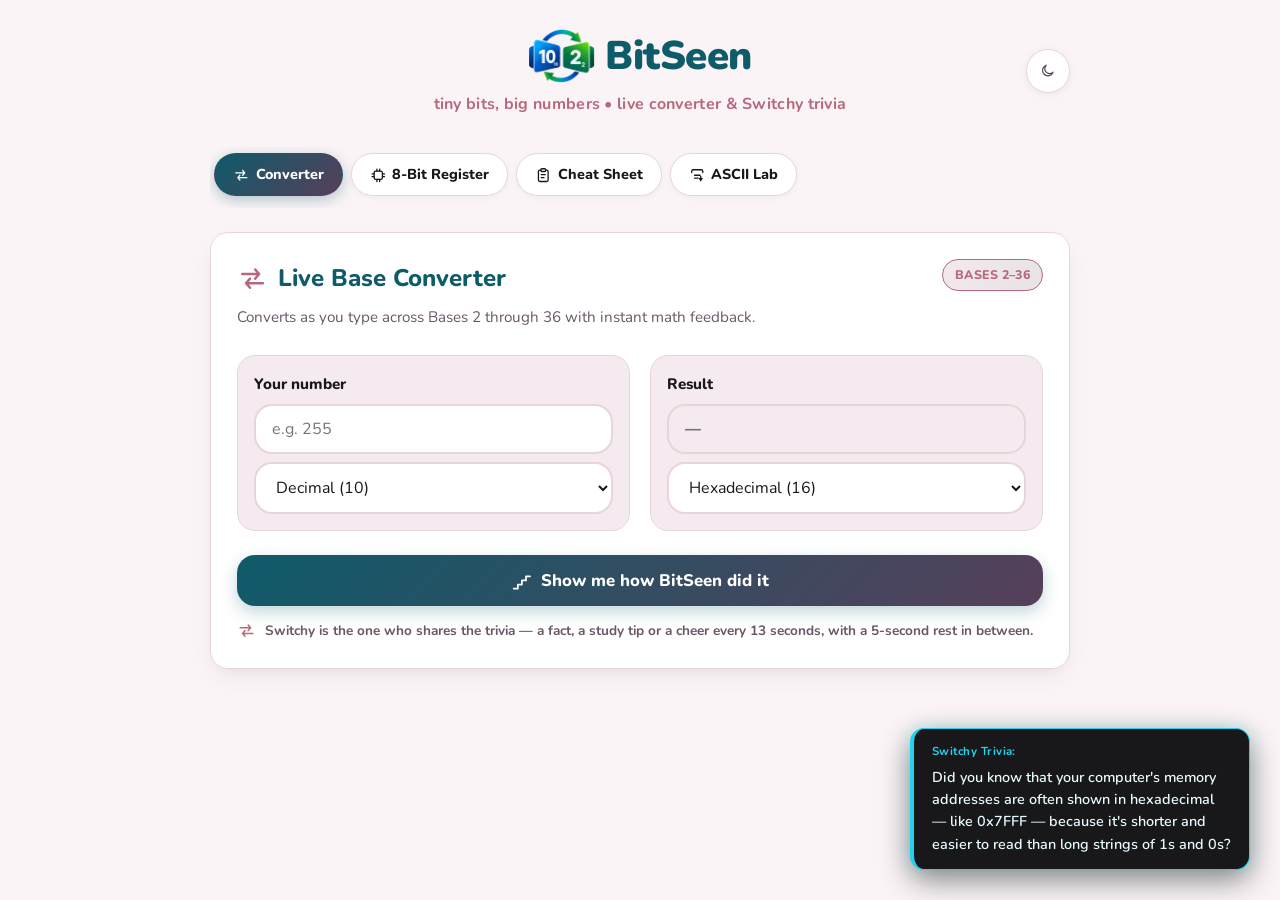
==== commit 98ea0a76: "Remove code comments and refresh README header" ====
--- a/index.html
+++ b/index.html
@@ -5,7 +5,7 @@
     <meta charset="UTF-8">
     <meta name="viewport" content="width=device-width, initial-scale=1.0">
     <title>BitSeen - Live Base Converter &amp; Number System Bestie</title>
-    <!-- Google Font: Nunito -->
+
     <link rel="preconnect" href="https://fonts.googleapis.com">
     <link rel="preconnect" href="https://fonts.gstatic.com" crossorigin>
     <link href="https://fonts.googleapis.com/css2?family=Nunito:wght@400;600;700;800;900&display=swap" rel="stylesheet">
@@ -15,7 +15,7 @@
 
 <body>
     <div class="app-container">
-        <!-- 1. HEADER -->
+
         <header class="header">
             <div class="header-spacer"></div>
             <div class="header-title">
@@ -35,7 +35,6 @@
             </div>
         </header>
 
-        <!-- MULTI-PATH NAVIGATION -->
         <nav class="student-nav" aria-label="Main Navigation">
             <a href="index.html" class="nav-pill active">
                 <svg class="icon" aria-hidden="true" focusable="false"><use href="#bs-converter"></use></svg>
@@ -55,7 +54,6 @@
             </a>
         </nav>
 
-        <!-- 2. CONVERTER SECTION -->
         <section id="converter-section" class="card">
             <div class="section-header-row">
                 <div>
@@ -69,7 +67,7 @@
             </div>
 
             <div class="converter-panes">
-                <!-- Input Pane -->
+
                 <div class="pane input-pane">
                     <label for="input-value">Your number</label>
                     <input type="text" id="input-value" placeholder="e.g. 255" autocomplete="off">
@@ -82,7 +80,6 @@
                     </select>
                 </div>
 
-                <!-- Output Pane -->
                 <div class="pane output-pane">
                     <label for="output-value">Result</label>
                     <input type="text" id="output-value" placeholder="&mdash;" readonly>
@@ -107,12 +104,11 @@
             </p>
 
             <div id="steps-panel" class="steps-panel hidden">
-                <!-- Rendered by app.js -->
+
             </div>
         </section>
     </div>
 
-    <!-- Scripts -->
     <script src="js/icons.js"></script>
     <script src="js/feedback.js"></script>
     <script src="js/converter.js"></script>
--- a/css/style.css
+++ b/css/style.css
@@ -1,14 +1,3 @@
-/* ==========================================================
-   BITSEEN - TWILIGHT SUNSET PALETTE & DESIGN SYSTEM
-   Palette Source:
-   - Night Charcoal:       #18181B / #141318
-   - Deep Oceanic Teal:   #0E5B6A / #1EA9C0 (dark)
-   - Dusk Plum / Purple:   #573F5A / #9E77A3 (dark)
-   - Muted Mauve Slate:    #81697E / #9B8298 (dark)
-   - Twilight Sunset Rose: #B7687C / #E6849B (dark)
-   - Soft Dawn Blush Pink: #F4C7CB / #FAF0F2 (dark)
-   ========================================================== */
-
 :root {
     --palette-night: #18181B;
     --palette-teal: #0E5B6A;
@@ -20,7 +9,6 @@
     --palette-blush: #F4C7CB;
     --palette-blush-light: #FDF5F6;
 
-    /* Theme Tokens (Light Mode) */
     --bg-color: #FAF4F6;
     --primary: #0E5B6A;
     --primary-hover: #136F82;
@@ -99,9 +87,6 @@
     gap: 24px;
 }
 
-/* ==========================================================
-   HEADER & TOP NAVIGATION
-   ========================================================== */
 .header {
     display: flex;
     justify-content: space-between;
@@ -149,7 +134,6 @@
     color: var(--primary);
 }
 
-/* Theme icon swap (pure CSS, driven by data-theme) */
 .theme-btn .icon-sun {
     display: none;
 }
@@ -162,7 +146,6 @@
     display: block;
 }
 
-/* Typography */
 h1 {
     font-size: 2.5rem;
     font-weight: 900;
@@ -200,9 +183,6 @@
     letter-spacing: 0.3px;
 }
 
-/* ==========================================================
-   MULTI-PATH NAVIGATION BAR
-   ========================================================== */
 .student-nav {
     display: flex;
     gap: 8px;
@@ -243,9 +223,6 @@
     box-shadow: 0 4px 14px rgba(14, 91, 106, 0.3);
 }
 
-/* ==========================================================
-   CARDS & SECTIONS
-   ========================================================== */
 .card {
     background-color: var(--white);
     border-radius: var(--border-radius);
@@ -307,9 +284,6 @@
     height: 1em;
 }
 
-/* ==========================================================
-   INLINE SVG ICON SYSTEM
-   ========================================================== */
 .icon {
     width: 1.15em;
     height: 1.15em;
@@ -332,9 +306,6 @@
     overflow: hidden;
 }
 
-/* ==========================================================
-   CONVERTER SECTION
-   ========================================================== */
 .converter-panes {
     display: flex;
     gap: 20px;
@@ -510,7 +481,6 @@
     line-height: 1.6;
 }
 
-/* Section Hint (points the student at Switchy) */
 .section-hint {
     display: flex;
     align-items: center;
@@ -528,9 +498,6 @@
     color: var(--accent);
 }
 
-/* ==========================================================
-   TOAST NOTIFICATIONS
-   ========================================================== */
 .toast-host {
     position: fixed;
     left: 50%;
@@ -597,9 +564,6 @@
     to { opacity: 1; }
 }
 
-/* ==========================================================
-   8-BIT REGISTER PLAYGROUND
-   ========================================================== */
 .reg-bitstrip {
     background: var(--steps-bg);
     border: 1px solid var(--input-border);
@@ -646,7 +610,6 @@
     gap: 5px;
 }
 
-/* Hairline marking the 4-bit nibble boundary between b4 and b3. */
 .bit-col:nth-child(4)::after {
     content: '';
     position: absolute;
@@ -740,7 +703,6 @@
     white-space: nowrap;
 }
 
-/* --- Live readouts --- */
 .reg-readouts {
     display: grid;
     grid-template-columns: repeat(auto-fit, minmax(132px, 1fr));
@@ -815,7 +777,6 @@
     font-size: inherit;
 }
 
-/* --- Action rail --- */
 .reg-actions-bar {
     display: flex;
     align-items: center;
@@ -882,9 +843,6 @@
     box-shadow: 0 6px 14px rgba(183, 104, 124, 0.35);
 }
 
-/* ==========================================================
-   STUDENT EXAM CHEAT SHEET
-   ========================================================== */
 .cs-tabs-header {
     display: inline-flex;
     gap: 2px;
@@ -1204,9 +1162,6 @@
         margin-bottom: 4px;
     }
 
-    /* ==========================================================
-       ROTATING CONCEPT CAROUSEL (one card at a time)
-       ========================================================== */
     .hack-carousel {
         position: relative;
     }
@@ -1266,8 +1221,6 @@
         transform: translateY(-1px);
     }
 
-    /* The play/pause toggle lives beside the section badge, so it is a touch smaller.
-       Its colour matches the "How Computer Registers Work" heading (var(--primary)). */
     .section-header-actions .hack-play-btn {
         width: 30px;
         height: 30px;
@@ -1288,7 +1241,6 @@
         color: var(--white);
     }
 
-    /* Paused state: solid fill so the toggle reads as "stopped, click to resume". */
     .section-header-actions .hack-play-btn[aria-pressed="true"] {
         background: var(--primary);
         border-color: var(--primary);
@@ -1328,9 +1280,6 @@
         }
     }
 
-/* ==========================================================
-   ASCII CHARACTER LAB
-   ========================================================== */
 .ascii-container {
     display: flex;
     flex-direction: column;
@@ -1386,9 +1335,6 @@
     box-shadow: 0 4px 8px rgba(14, 91, 106, 0.15);
 }
 
-/* ==========================================================
-   RESPONSIVE DESIGN
-   ========================================================== */
 @media (max-width: 650px) {
     body {
         padding: 14px;
@@ -1480,12 +1426,6 @@
     }
 }
 
-/* ==========================================================
-   SWITCHY NOTIFICATIONS
-   A trivia notification pinned to the bottom-right corner:
-   a dark card with a glowing cyan border that slides in,
-   stays for 8 seconds, then slides away.
-   ========================================================== */
 .switchy-container {
     position: fixed;
     bottom: 30px;
@@ -1506,7 +1446,6 @@
     pointer-events: auto;
 }
 
-/* Dark trivia notification card in the bottom-right corner */
 .switchy-bubble {
     position: relative;
     width: max-content;
@@ -1565,4 +1504,3 @@
         transition: none;
     }
 }
-
